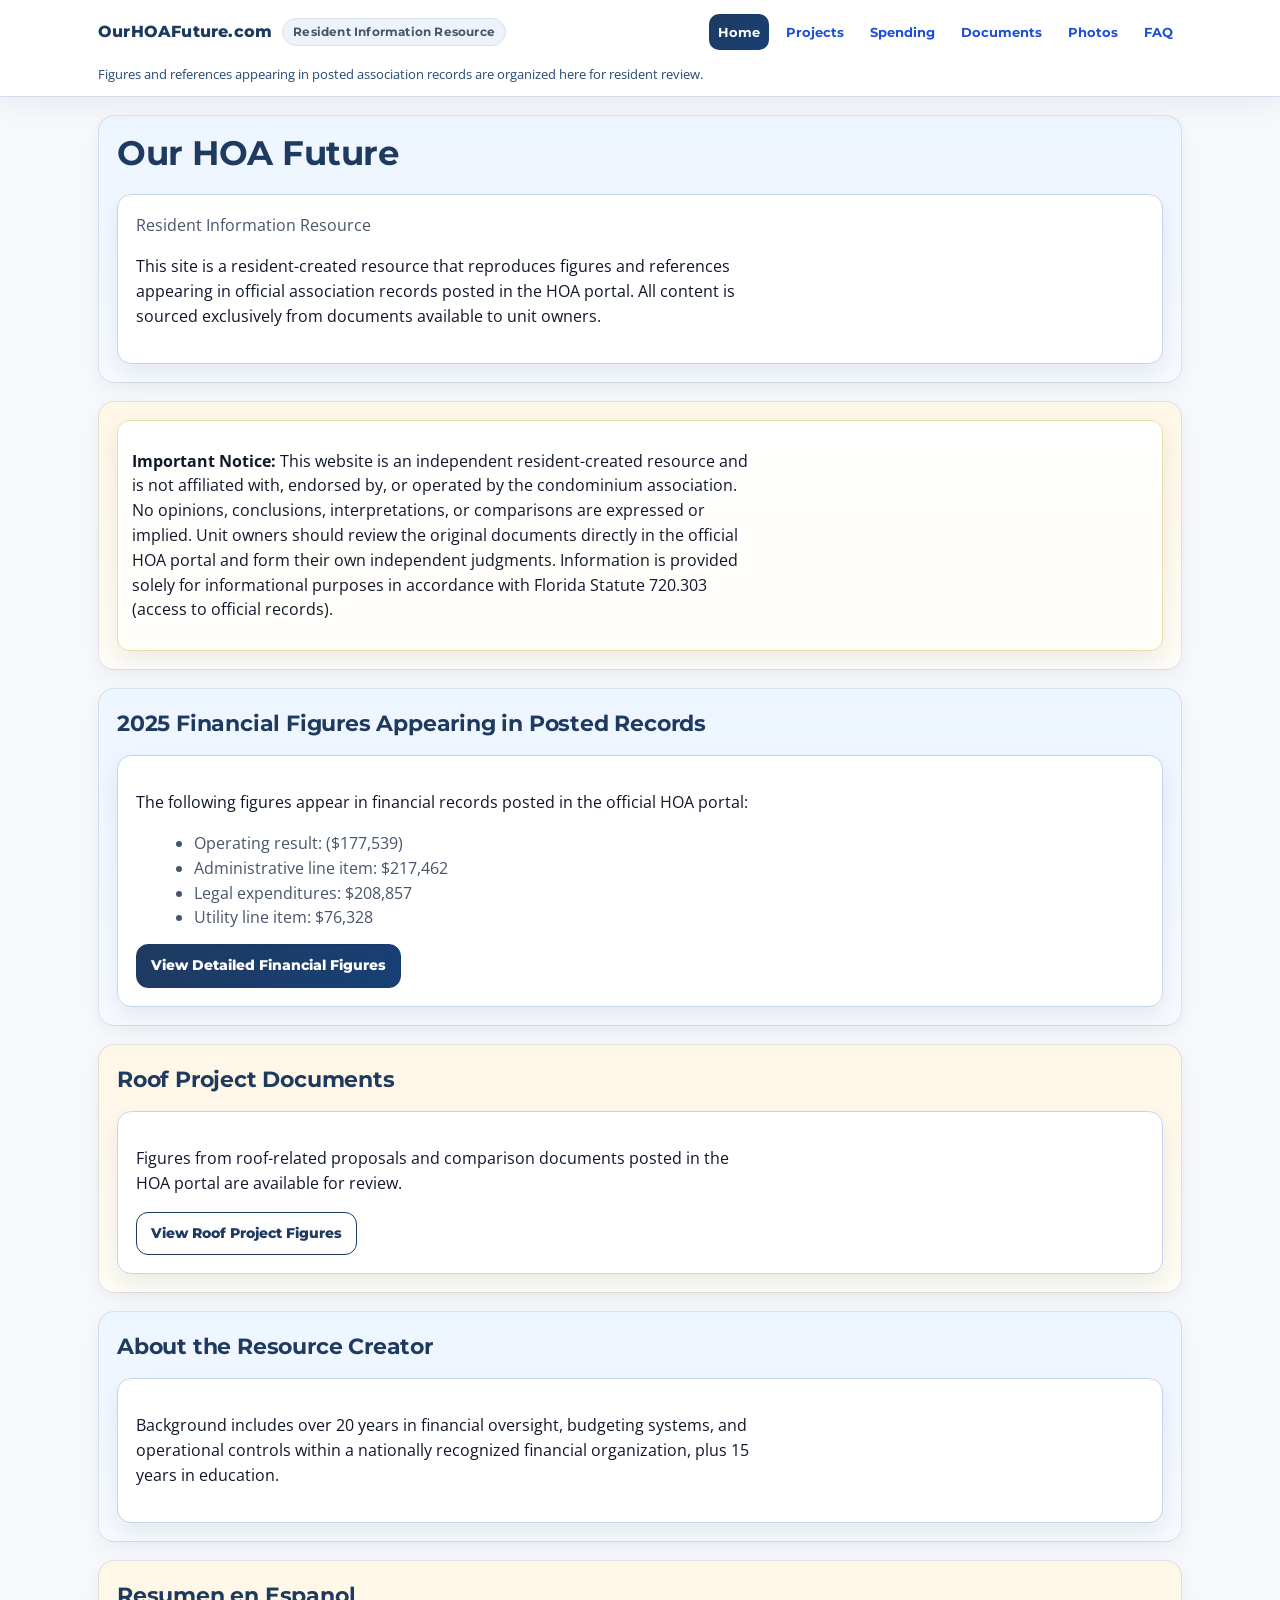
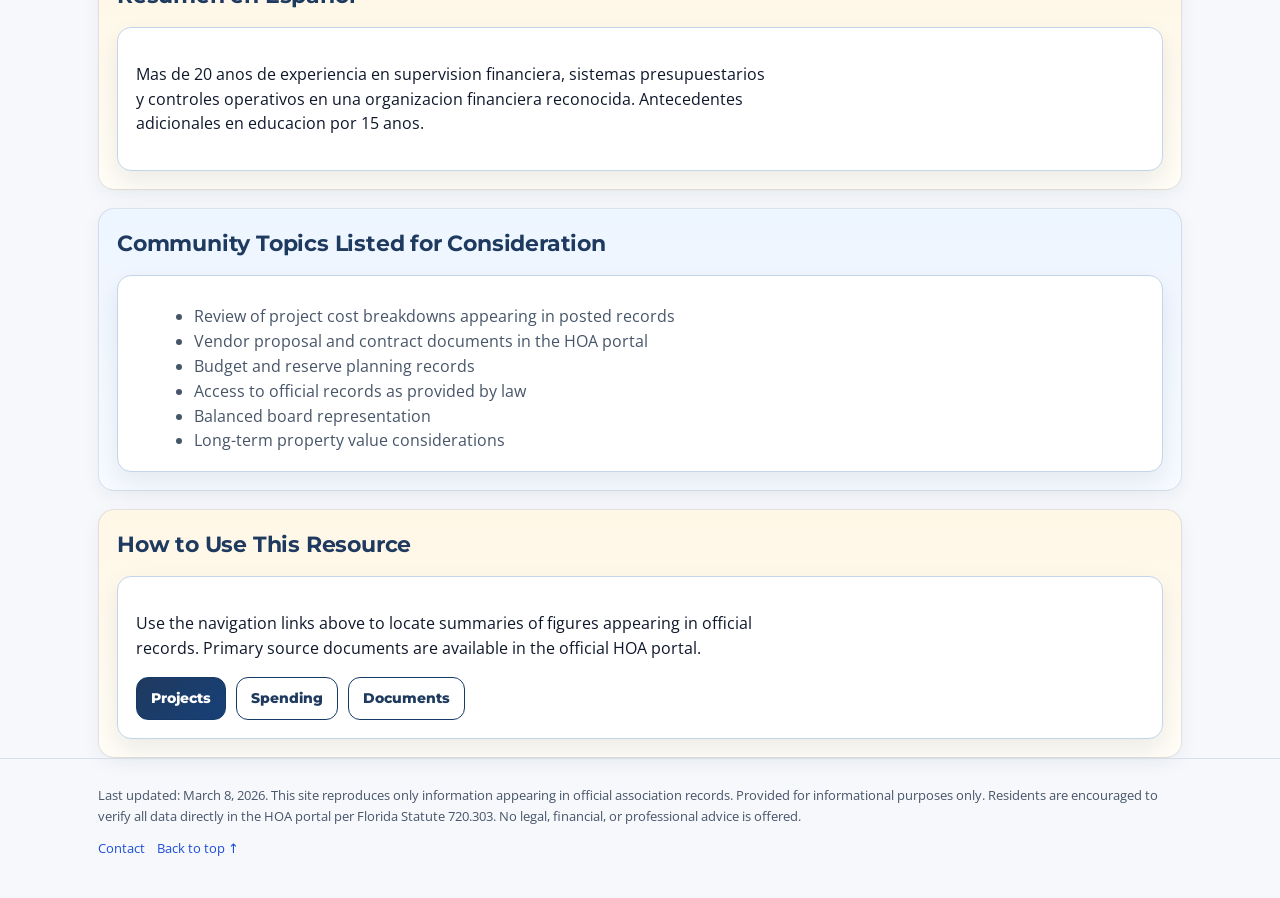
==== index.html @ 77bb8fd2 "feat(home): replace homepage with neutral resource layout" ====
<!doctype html>
<html lang="en">
<head>
  <meta charset="utf-8" />
  <meta name="viewport" content="width=device-width, initial-scale=1" />
  <title>Our HOA Future | Resident Information Resource</title>
  <meta name="description" content="Resident information resource reproducing figures and references appearing in official association records posted in the HOA portal." />
  <link rel="stylesheet" href="assets/css/site.css" />
</head>
<body id="top">
<header>
  <div class="wrap">
    <div class="topbar">
      <div class="brand">
        OurHOAFuture.com
        <span class="badge">Resident Information Resource</span>
      </div>
      <nav>
        <a class="active" href="index.html">Home</a>
        <a href="pages/projects.html">Projects</a>
        <a href="pages/spending.html">Spending</a>
        <a href="pages/documents.html">Documents</a>
        <a href="pages/photos.html">Photos</a>
        <a href="pages/faq.html">FAQ</a>
      </nav>
    </div>
    <div class="context-ribbon">Figures and references appearing in posted association records are organized here for resident review.</div>
  </div>
</header>

<main class="wrap">
  <section>
    <div class="section-title">
      <h1>Our HOA Future</h1>
    </div>
    <div class="card">
      <p class="subhead">Resident Information Resource</p>
      <p>This site is a resident-created resource that reproduces figures and references appearing in official association records posted in the HOA portal. All content is sourced exclusively from documents available to unit owners.</p>
    </div>
  </section>

  <section>
    <div class="card callout">
      <p><strong>Important Notice:</strong> This website is an independent resident-created resource and is not affiliated with, endorsed by, or operated by the condominium association. No opinions, conclusions, interpretations, or comparisons are expressed or implied. Unit owners should review the original documents directly in the official HOA portal and form their own independent judgments. Information is provided solely for informational purposes in accordance with Florida Statute 720.303 (access to official records).</p>
    </div>
  </section>

  <section>
    <div class="section-title">
      <h2>2025 Financial Figures Appearing in Posted Records</h2>
    </div>
    <div class="card">
      <p>The following figures appear in financial records posted in the official HOA portal:</p>
      <ul>
        <li>Operating result: ($177,539)</li>
        <li>Administrative line item: $217,462</li>
        <li>Legal expenditures: $208,857</li>
        <li>Utility line item: $76,328</li>
      </ul>
      <div class="cta-row">
        <a class="btn btn-primary" href="pages/financial.html">View Detailed Financial Figures</a>
      </div>
    </div>
  </section>

  <section>
    <div class="section-title">
      <h2>Roof Project Documents</h2>
    </div>
    <div class="card">
      <p>Figures from roof-related proposals and comparison documents posted in the HOA portal are available for review.</p>
      <div class="cta-row">
        <a class="btn btn-secondary" href="pages/roof-project.html">View Roof Project Figures</a>
      </div>
    </div>
  </section>

  <section>
    <div class="section-title">
      <h2>About the Resource Creator</h2>
    </div>
    <div class="card">
      <p>Background includes over 20 years in financial oversight, budgeting systems, and operational controls within a nationally recognized financial organization, plus 15 years in education.</p>
    </div>
  </section>

  <section>
    <div class="section-title">
      <h2>Resumen en Espanol</h2>
    </div>
    <div class="card">
      <p>Mas de 20 anos de experiencia en supervision financiera, sistemas presupuestarios y controles operativos en una organizacion financiera reconocida. Antecedentes adicionales en educacion por 15 anos.</p>
    </div>
  </section>

  <section>
    <div class="section-title">
      <h2>Community Topics Listed for Consideration</h2>
    </div>
    <div class="card">
      <ul>
        <li>Review of project cost breakdowns appearing in posted records</li>
        <li>Vendor proposal and contract documents in the HOA portal</li>
        <li>Budget and reserve planning records</li>
        <li>Access to official records as provided by law</li>
        <li>Balanced board representation</li>
        <li>Long-term property value considerations</li>
      </ul>
    </div>
  </section>

  <section>
    <div class="section-title">
      <h2>How to Use This Resource</h2>
    </div>
    <div class="card">
      <p>Use the navigation links above to locate summaries of figures appearing in official records. Primary source documents are available in the official HOA portal.</p>
      <div class="cta-row">
        <a class="btn btn-primary" href="pages/projects.html">Projects</a>
        <a class="btn btn-secondary" href="pages/spending.html">Spending</a>
        <a class="btn btn-secondary" href="pages/documents.html">Documents</a>
      </div>
    </div>
  </section>
</main>

<footer>
  <div class="wrap">
    <div class="footer-row">
      <div>Last updated: March 8, 2026. This site reproduces only information appearing in official association records. Provided for informational purposes only. Residents are encouraged to verify all data directly in the HOA portal per Florida Statute 720.303. No legal, financial, or professional advice is offered.</div>
      <div class="footer-links">
        <a href="pages/contact.html">Contact</a>
        <a href="#top">Back to top &uarr;</a>
      </div>
    </div>
  </div>
  <script src="assets/js/site.js"></script>
</footer>
</body>
</html>
---- assets/css/site.css ----
@import url("https://fonts.googleapis.com/css2?family=Montserrat:wght@600;700;800&family=Open+Sans:wght@400;600;700&display=swap");

:root{
  --bg:#F6F8FC;
  --surface:#FFFFFF;
  --surface-2:#EEF3FB;
  --text:#0F172A;
  --muted:#475569;
  --border:#D7DFEA;
  --primary:#1f3a5f;
  --primary-2:#2a4d7c;
  --accent:#C9A227;
  --danger:#B42318;
  --link:#1D4ED8;
  --navy:var(--primary);
  --slate:#2E4A6B;
  --teal:#0F766E;
  --cyan:#0EA5E9;
  --amber:#C58B00;
  --sky:#EAF2FB;
  --soft-blue:#F3F8FF;
  --warm:#FFF9EC;
  --ink:var(--text);
  --panel:var(--surface-2);
  --radius:14px;
  --shadow:0 10px 25px rgba(11,31,59,.08);
  --max:1120px;
}
*{box-sizing:border-box}
body{
  margin:0;
  font-family:"Open Sans",Lato,ui-sans-serif,system-ui,-apple-system,"Segoe UI",Roboto,Arial,"Helvetica Neue",Helvetica,sans-serif;
  color:var(--text);
  background:var(--bg);
  line-height:1.55;
  overflow-x:hidden;
}
a{color:var(--link);text-decoration:none}
a:hover{color:var(--teal);text-decoration:underline}
header{
  position:sticky;
  top:0;
  z-index:50;
  background:rgba(255,255,255,.97);
  backdrop-filter:blur(8px);
  border-bottom:1px solid var(--border);
  box-shadow:0 8px 24px rgba(11,31,59,.06);
}
.wrap{max-width:var(--max);margin:0 auto;padding:0 18px}
.topbar{
  display:flex;
  align-items:center;
  justify-content:space-between;
  gap:14px;
  padding:14px 0;
}
.brand{
  display:flex;
  align-items:center;
  gap:10px;
  font-family:"Montserrat",ui-sans-serif,system-ui,sans-serif;
  font-weight:800;
  letter-spacing:.2px;
  color:var(--navy);
  white-space:nowrap;
}
.badge{
  font-size:12px;
  font-weight:700;
  padding:4px 10px;
  border:1px solid var(--border);
  border-radius:999px;
  color:var(--muted);
  background:var(--panel);
}
.context-ribbon{
  font-size:13px;
  color:#274a73;
  padding:0 0 12px;
}
nav{
  display:flex;
  gap:8px;
  flex-wrap:wrap;
  justify-content:flex-end;
  font-family:"Montserrat",ui-sans-serif,system-ui,sans-serif;
  font-size:13px;
  font-weight:700;
}
.mobile-nav-toggle{
  display:none;
  border:1px solid var(--border);
  background:var(--surface);
  color:var(--primary);
  border-radius:10px;
  padding:8px 10px;
  font-weight:700;
  font-family:"Montserrat",ui-sans-serif,system-ui,sans-serif;
}
.mobile-nav-toggle:hover{background:var(--surface-2)}
.mobile-nav-toggle:focus-visible{
  outline:3px solid rgba(29,78,216,.35);
  outline-offset:2px;
}
nav a{padding:8px 9px;border-radius:10px}
nav a:hover{background:var(--soft-blue);text-decoration:none}
nav a.active{background:linear-gradient(135deg,var(--navy),#174077);color:#fff}
main{padding:42px 0 28px}
main.home-main > section{
  margin-top:60px;
}
main > section{
  margin-top:18px;
  padding:18px;
  border-radius:16px;
  border:1px solid rgba(46,74,107,.14);
  box-shadow:0 6px 18px rgba(11,31,59,.05);
}
main > section:nth-of-type(odd){background:linear-gradient(180deg,#edf5ff,#f7fbff)}
main > section:nth-of-type(even){background:linear-gradient(180deg,#fff7e6,#fffdf6)}
.hero{padding-bottom:20px}
.hero-grid{display:grid;grid-template-columns:1.3fr .7fr;gap:18px;align-items:stretch}
.about-grid{display:grid;grid-template-columns:1.2fr .8fr;gap:18px;align-items:stretch}
.stack{display:grid;gap:14px}
.card{
  background:var(--surface);
  border:1px solid #c4d4ea;
  border-radius:var(--radius);
  box-shadow:var(--shadow);
  padding:18px;
}
h1,h2,h3,th,.btn{
  font-family:"Montserrat",ui-sans-serif,system-ui,sans-serif;
}
h1{margin:0 0 8px;font-size:34px;line-height:1.12;color:var(--navy);letter-spacing:-.5px}
h2{margin:0;font-size:22px;color:var(--navy);letter-spacing:-.2px}
h3{margin:0 0 8px;color:var(--navy);font-size:16px}
.subhead{font-size:16px;color:var(--muted);margin:0 0 14px}
.tagline{display:inline-flex;gap:10px;flex-wrap:wrap;font-weight:800;color:var(--navy);margin:0 0 12px}
.tagline span{
  padding:6px 10px;
  border-radius:999px;
  border:1px solid #cfe0f5;
  background:linear-gradient(180deg,#ffffff,#f6fbff);
}
.cta-row{display:flex;gap:10px;flex-wrap:wrap;margin-top:14px}
.btn{
  display:inline-flex;
  align-items:center;
  justify-content:center;
  padding:10px 14px;
  border-radius:12px;
  border:1px solid var(--border);
  background:var(--surface);
  color:var(--navy);
  font-weight:800;
  font-size:14px;
}
.btn.primary{
  background:linear-gradient(135deg,var(--navy),#174077);
  color:#fff;
  border-color:#163a68;
}
.btn-primary{
  background:linear-gradient(135deg,var(--navy),#174077);
  color:#fff;
  border-color:#163a68;
}
.btn-secondary{
  background:var(--surface);
  color:var(--navy);
  border-color:#163a68;
}
.btn-secondary:hover{background:#eef4ff;text-decoration:none}
.btn-accent{
  background:linear-gradient(180deg,#d4ad3c,#bb962b);
  color:#10233f;
  border-color:#b28f27;
}
.btn-accent:hover{opacity:.95;text-decoration:none}
.btn.primary:hover{opacity:.95;text-decoration:none}
.btn-primary:hover{opacity:.95;text-decoration:none}
.btn:hover{background:#f7fbff;text-decoration:none;border-color:#bcd1ea}
p{max-width:70ch}
.panel{border-radius:16px}
a:focus-visible,
button:focus-visible,
input:focus-visible,
select:focus-visible,
summary:focus-visible{
  outline:3px solid rgba(29,78,216,.35);
  outline-offset:2px;
}
.profile-card{padding:14px}
.profile-photo{
  width:100%;
  border-radius:12px;
  border:1px solid var(--border);
  display:block;
  object-fit:cover;
  aspect-ratio:4/3;
}
.profile-caption{margin-top:10px;font-size:13px;color:var(--muted)}
.qrbox{display:flex;flex-direction:column;justify-content:space-between;gap:10px}
.qr{
  width:100%;
  aspect-ratio:1/1;
  border:1px dashed #cfd8e6;
  border-radius:12px;
  background:#fff;
  display:flex;
  align-items:center;
  justify-content:center;
  overflow:hidden;
}
.qr img{width:100%;height:100%;object-fit:contain}
.small{font-size:13px;color:var(--muted)}
.section-title{display:flex;align-items:baseline;justify-content:space-between;gap:12px;margin-bottom:14px}
.hint{font-size:13px;color:#3e6289;font-weight:600}
.grid{display:grid;grid-template-columns:repeat(12,1fr);gap:14px}
.col-4{grid-column:span 4}
.col-6{grid-column:span 6}
.col-8{grid-column:span 8}
.col-12{grid-column:span 12}
.tile{background:#fff;border:1px solid var(--border);border-radius:var(--radius);padding:16px}
.tile{
  border-top:4px solid #93b5dc;
  transition:transform .18s ease, box-shadow .18s ease, border-top-color .18s ease;
}
.grid .tile:nth-child(3n+1){border-top-color:#2e5f97}
.grid .tile:nth-child(3n+2){border-top-color:#0f766e}
.grid .tile:nth-child(3n+3){border-top-color:#b07d00}
.tile:hover{
  transform:translateY(-2px);
  box-shadow:0 12px 24px rgba(11,31,59,.14);
}
.tile p{margin:0;color:var(--muted);font-size:14px}
.tile .link{margin-top:10px;display:inline-block;font-weight:800}
ul{margin:10px 0 0 18px;color:var(--muted)}
.callout{
  border-left:4px solid var(--accent);
  padding:12px 14px;
  background:linear-gradient(180deg,#fff,#fffdf8);
  border-radius:12px;
  border:1px solid #ecdca6;
}
.placeholder{
  margin-top:10px;
  height:220px;
  border:1px dashed #cfd8e6;
  border-radius:12px;
  background:#fff;
  display:flex;
  align-items:center;
  justify-content:center;
  color:var(--muted);
  font-weight:700;
}
table{
  width:100%;
  border-collapse:separate;
  border-spacing:0;
  border:1px solid var(--border);
  border-radius:12px;
  background:var(--surface);
  font-size:14px;
  overflow:hidden;
}
th,td{padding:10px;border-bottom:1px solid var(--border);vertical-align:top}
th{text-align:left;color:var(--navy);background:#edf3fb;font-weight:800}
tbody tr:nth-child(even){background:#f9fbff}
tbody tr:hover{background:#edf5ff}
.num{text-align:right;white-space:nowrap}
tr:last-child td{border-bottom:none}
tfoot td{font-weight:700}
.data-status{margin:10px 0 0;color:var(--muted);font-size:13px}
.toolbar{display:flex;gap:10px;flex-wrap:wrap;align-items:center;margin-bottom:12px}
.search-input,.sort-select{
  padding:8px 10px;
  border:1px solid var(--border);
  border-radius:10px;
  background:#fff;
  color:var(--ink);
}
.search-input{min-width:260px;max-width:100%}
.toggle-row{display:flex;align-items:center;gap:6px;font-size:13px;color:var(--muted)}
.summary-grid{display:grid;grid-template-columns:repeat(3,1fr);gap:14px}
.summary-card{background:#fff;border:1px solid var(--border);border-radius:12px;padding:14px}
.summary-card{
  border-left:5px solid #2e5f97;
  background:linear-gradient(180deg,#ffffff,#f7fbff);
}
.summary-grid .summary-card:nth-child(2){border-left-color:#0f766e}
.summary-grid .summary-card:nth-child(3){border-left-color:#b07d00}
.summary-label{font-size:12px;font-weight:700;color:var(--muted);text-transform:uppercase;letter-spacing:.3px}
.summary-value{margin-top:6px;font-weight:800;color:var(--navy);font-size:24px;line-height:1.2}
.summary-meta{margin-top:6px;font-size:13px;color:var(--muted)}
.table-scroll{overflow-x:auto}
.table-wrap{overflow-x:auto}
.chip-group{display:flex;gap:8px;flex-wrap:wrap;margin-bottom:12px}
.chip{
  border:1px solid var(--border);
  background:#fff;
  color:var(--slate);
  border-radius:999px;
  padding:7px 12px;
  font-size:13px;
  font-weight:700;
  cursor:pointer;
}
.chip.active{background:var(--navy);border-color:var(--navy);color:#fff}
.project-subnav{
  display:flex;
  gap:8px;
  flex-wrap:wrap;
  margin:10px 0 18px;
}
.project-subnav a{
  display:inline-flex;
  align-items:center;
  border:1px solid var(--border);
  background:#fff;
  color:var(--slate);
  border-radius:999px;
  padding:7px 12px;
  font-size:13px;
  font-weight:700;
  text-decoration:none;
}
.project-subnav a:hover{
  background:#eef4ff;
  color:var(--navy);
}
.project-subnav a.active{
  background:var(--navy);
  border-color:var(--navy);
  color:#fff;
}
.charts-grid{display:grid;grid-template-columns:repeat(3,1fr);gap:14px}
.latest-updates{display:grid;grid-template-columns:repeat(3,1fr);gap:14px}
.latest-item{
  background:linear-gradient(180deg,#ffffff,#f1f7ff);
  border:1px solid #bfd2ea;
  border-radius:12px;
  padding:14px;
}
.muted{color:var(--muted)}
.priority-grid{display:grid;grid-template-columns:repeat(3,1fr);gap:14px}
.priority-item{
  background:var(--surface);
  border:1px solid var(--border);
  border-radius:12px;
  padding:14px;
  display:flex;
  gap:10px;
  align-items:flex-start;
}
.priority-marker{
  width:10px;
  height:10px;
  margin-top:6px;
  border-radius:999px;
  background:var(--accent);
  flex:0 0 auto;
}
.cost-bars{margin-top:12px;display:grid;gap:10px}
.bar-row{display:grid;grid-template-columns:170px 1fr auto;align-items:center;gap:10px}
.bar-label{font-size:14px;font-weight:700;color:var(--navy)}
.bar-track{height:14px;background:#e8edf5;border-radius:999px;overflow:hidden}
.bar-fill{height:100%;background:linear-gradient(90deg,var(--slate),var(--navy));border-radius:999px}
.bar-value{font-weight:700;color:var(--navy);font-size:13px}
.garage-gallery{display:grid;grid-template-columns:repeat(3,1fr);gap:14px}
.gallery-item{margin:0}
.gallery-item{position:relative}
.gallery-item img{
  width:100%;
  border-radius:10px;
  display:block;
  border:1px solid #c7d8ec;
}
.gallery-item figcaption{margin-top:8px;font-size:13px;color:var(--muted)}
.document-figure{margin:0}
.document-figure img{
  width:100%;
  border-radius:10px;
  display:block;
  border:1px solid #c7d8ec;
  background:#fff;
}
.document-figure figcaption{margin-top:8px;font-size:13px;color:var(--muted)}
.cost-markup{
  position:absolute;
  top:18px;
  right:18px;
  background:rgba(180,35,24,.95);
  color:#fff;
  font-weight:800;
  font-size:30px;
  line-height:1;
  padding:10px 12px;
  border-radius:10px;
  box-shadow:0 8px 20px rgba(0,0,0,.25);
}
#garageCostChart{width:100%;height:320px !important;max-height:320px}
footer{padding:26px 0 40px;border-top:1px solid var(--border);color:var(--muted);font-size:13px}
.footer-row{display:flex;gap:12px;flex-wrap:wrap;align-items:center;justify-content:space-between}
.footer-links{display:flex;gap:12px;align-items:center}
@media (max-width:900px){
  .hero-grid,.about-grid{grid-template-columns:1fr}
  .summary-grid,.charts-grid,.latest-updates{grid-template-columns:1fr}
  .priority-grid{grid-template-columns:repeat(2,1fr)}
  .garage-gallery{grid-template-columns:repeat(2,1fr)}
  .col-4,.col-6,.col-8{grid-column:span 12}
  nav{justify-content:flex-start}
  .brand{white-space:normal}
}
@media (max-width:700px){
  .wrap{padding:0 14px}
  main{padding:28px 0 20px}
  header{
    position:static;
  }
  .topbar{
    flex-direction:column;
    align-items:flex-start;
    gap:10px;
    padding:10px 0;
  }
  .brand{
    width:100%;
    font-size:18px;
  }
  .mobile-nav-toggle{
    display:inline-flex;
    align-items:center;
    gap:6px;
  }
  nav{
    display:none;
    width:100%;
    flex-direction:column;
    align-items:stretch;
    gap:6px;
    padding-bottom:2px;
  }
  header.nav-open nav{
    display:flex;
  }
  nav a{
    white-space:normal;
    font-size:12px;
    padding:9px 10px;
    border:1px solid var(--border);
    background:var(--surface);
  }
  .context-ribbon{font-size:12px;padding-bottom:10px}
  h1{font-size:28px}
  h2{font-size:20px}
  .subhead{font-size:15px}
  .tagline span{font-size:12px;padding:5px 9px}
  .cta-row{display:grid;grid-template-columns:1fr;gap:8px}
  .cta-row .btn{width:100%}
  .section-title{
    flex-direction:column;
    align-items:flex-start;
    gap:4px;
  }
  .card,.tile{padding:14px}
  .toolbar{
    flex-direction:column;
    align-items:stretch;
  }
  .search-input,.sort-select{
    width:100%;
    min-width:0;
  }
  .summary-value{font-size:22px}
  .placeholder{height:180px}
  table{font-size:13px}
  th,td{padding:8px}
  .latest-item h3{font-size:15px}
  .priority-grid{grid-template-columns:1fr}
  .bar-row{grid-template-columns:1fr}
  .garage-gallery{grid-template-columns:1fr}
  .cost-markup{
    font-size:24px;
    top:14px;
    right:14px;
  }
  #garageCostChart{height:260px !important;max-height:260px}
  .footer-row{justify-content:flex-start}
  .footer-links{width:100%;justify-content:flex-start}
}
@media (max-width:480px){
  .wrap{padding:0 12px}
  .brand{font-size:17px}
  nav a{font-size:11px;padding:6px 8px}
  h1{font-size:24px}
  h2{font-size:18px}
  .card,.tile,.summary-card,.latest-item{padding:12px}
  .search-input,.sort-select{font-size:14px}
  table{font-size:12px}
  th,td{padding:7px}
}
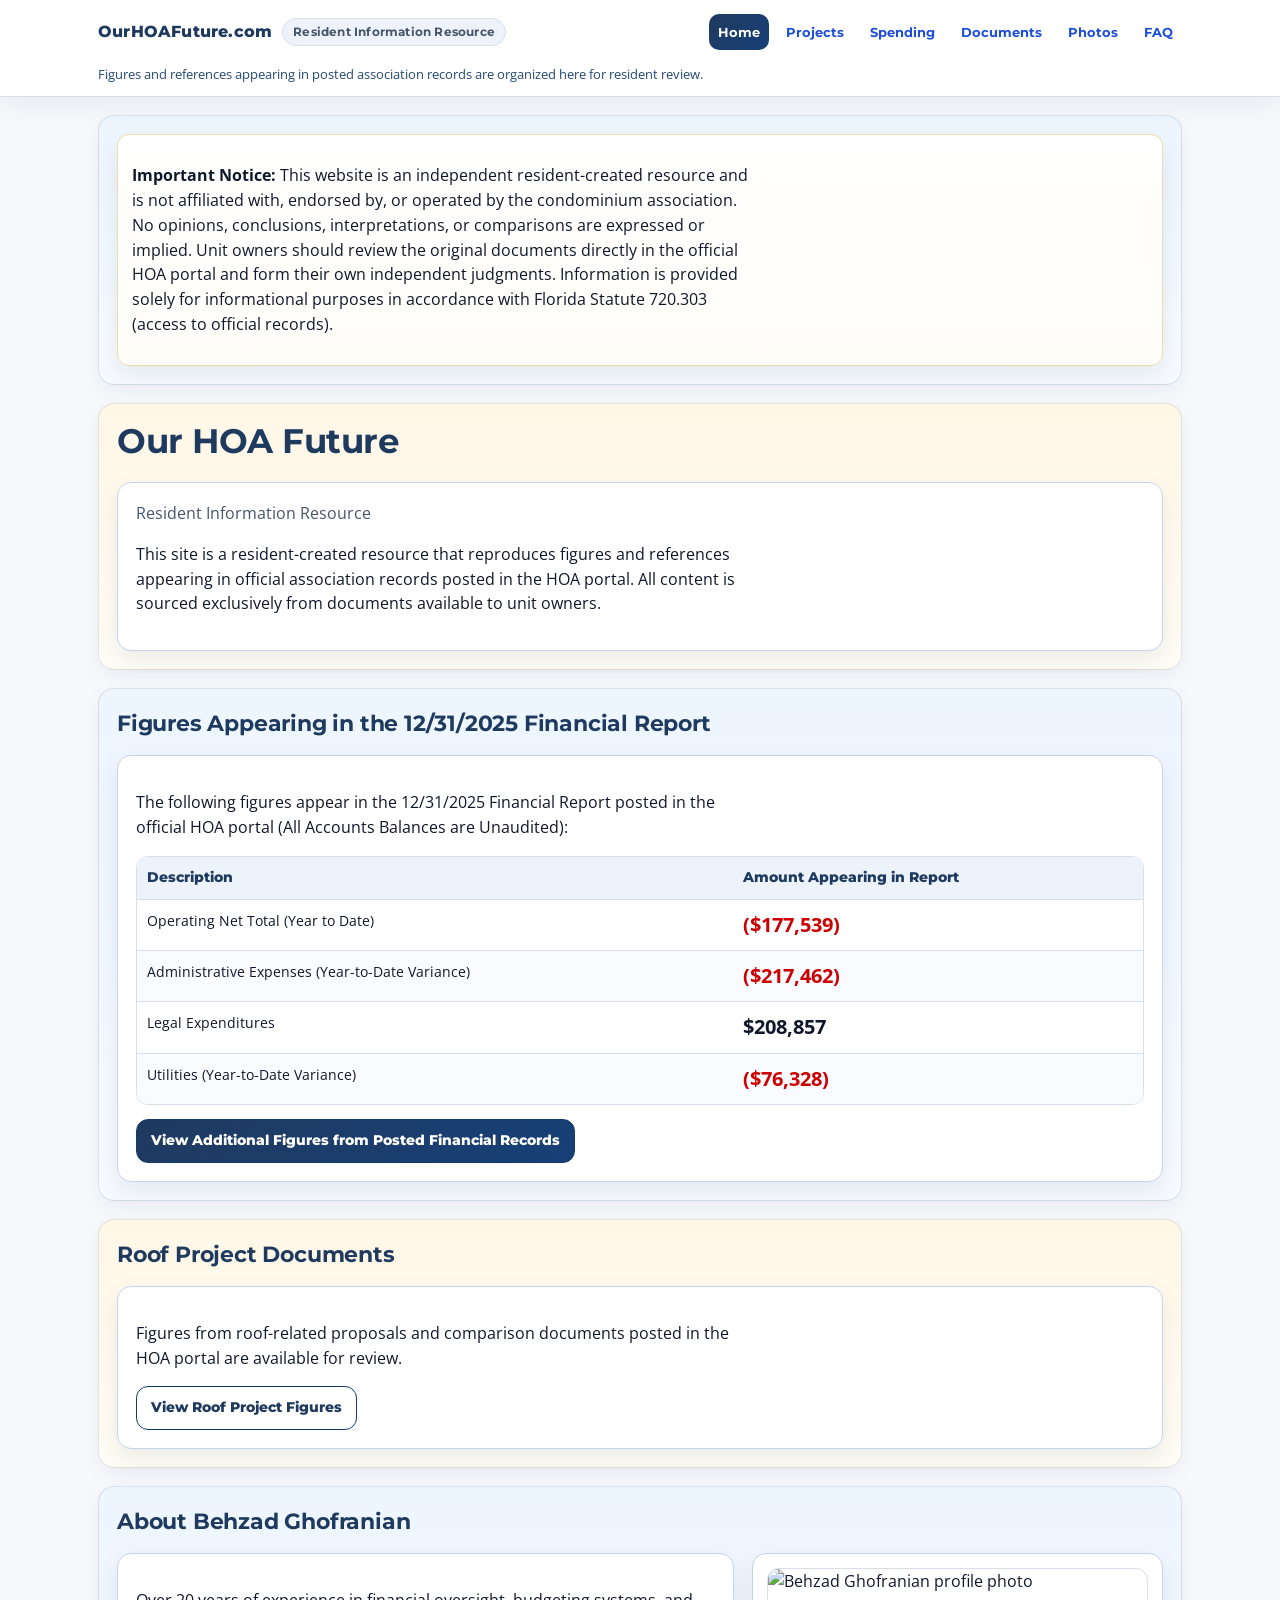
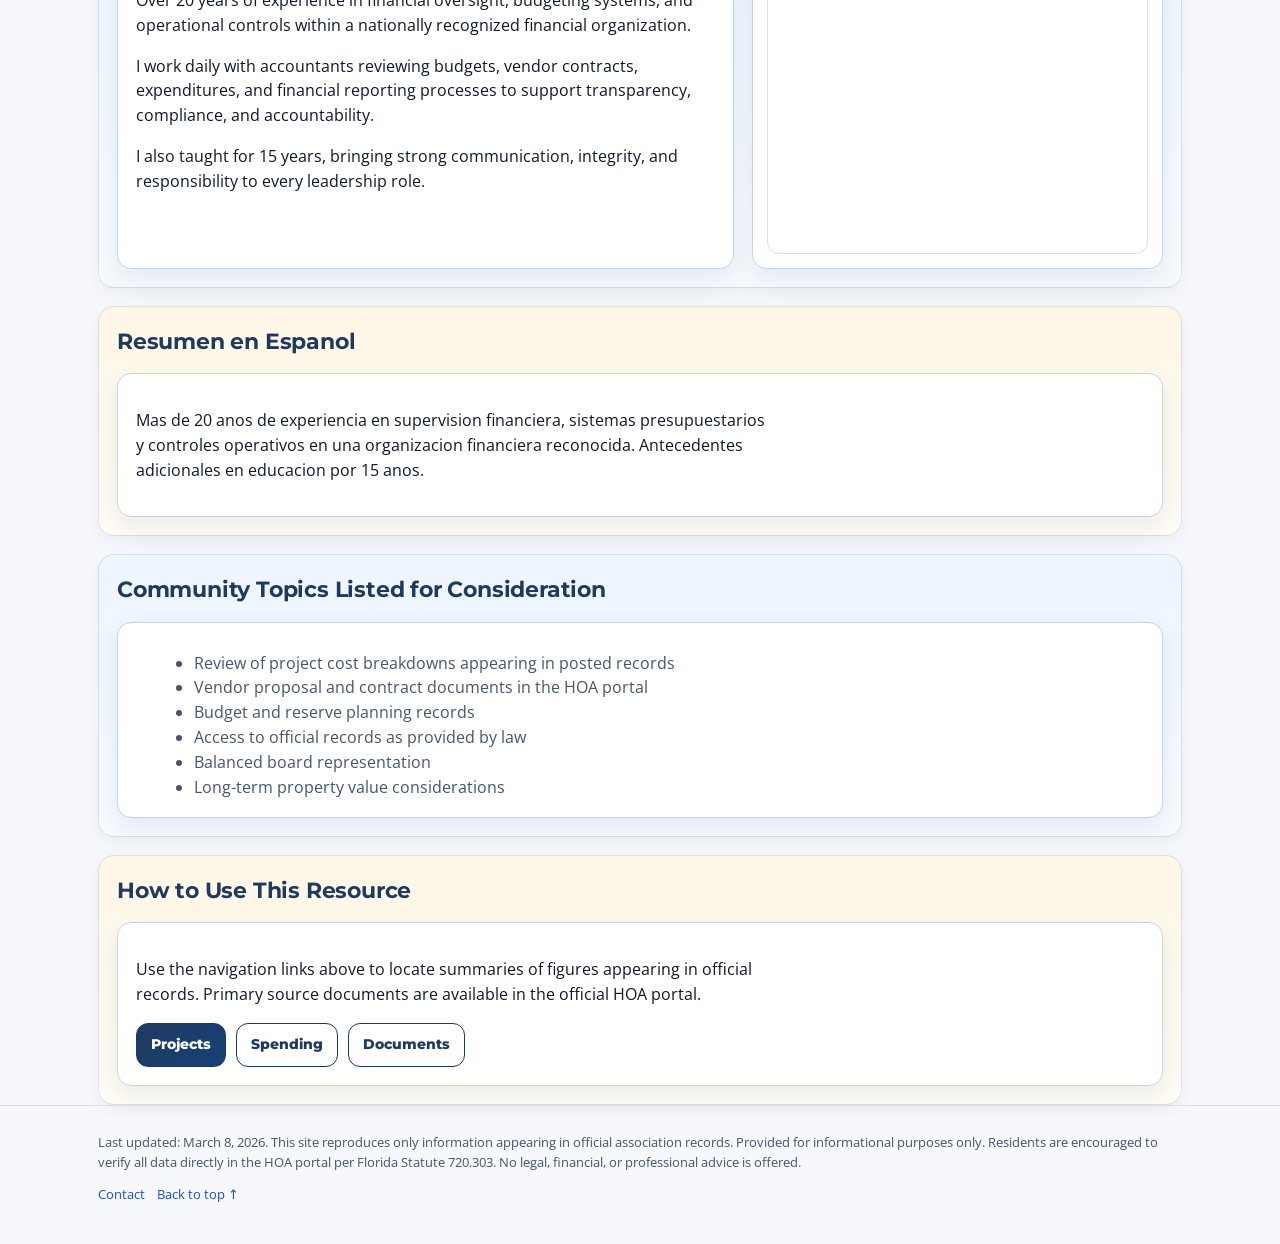
==== commit fcdf16b1: "feat(home): apply home-5 financial emphasis" ====
--- a/index.html
+++ b/index.html
@@ -6,6 +6,15 @@
   <title>Our HOA Future | Resident Information Resource</title>
   <meta name="description" content="Resident information resource reproducing figures and references appearing in official association records posted in the HOA portal." />
   <link rel="stylesheet" href="assets/css/site.css" />
+  <style>
+    .amount {
+      font-size: 1.4em !important;
+      font-weight: bold;
+    }
+    .negative {
+      color: #c00;
+    }
+  </style>
 </head>
 <body id="top">
 <header>
@@ -30,6 +39,12 @@
 
 <main class="wrap">
   <section>
+    <div class="card callout">
+      <p><strong>Important Notice:</strong> This website is an independent resident-created resource and is not affiliated with, endorsed by, or operated by the condominium association. No opinions, conclusions, interpretations, or comparisons are expressed or implied. Unit owners should review the original documents directly in the official HOA portal and form their own independent judgments. Information is provided solely for informational purposes in accordance with Florida Statute 720.303 (access to official records).</p>
+    </div>
+  </section>
+
+  <section>
     <div class="section-title">
       <h1>Our HOA Future</h1>
     </div>
@@ -40,25 +55,27 @@
   </section>
 
   <section>
-    <div class="card callout">
-      <p><strong>Important Notice:</strong> This website is an independent resident-created resource and is not affiliated with, endorsed by, or operated by the condominium association. No opinions, conclusions, interpretations, or comparisons are expressed or implied. Unit owners should review the original documents directly in the official HOA portal and form their own independent judgments. Information is provided solely for informational purposes in accordance with Florida Statute 720.303 (access to official records).</p>
+    <div class="section-title">
+      <h2>Figures Appearing in the 12/31/2025 Financial Report</h2>
     </div>
-  </section>
-
-  <section>
-    <div class="section-title">
-      <h2>2025 Financial Figures Appearing in Posted Records</h2>
-    </div>
-    <div class="card">
-      <p>The following figures appear in financial records posted in the official HOA portal:</p>
-      <ul>
-        <li>Operating result: ($177,539)</li>
-        <li>Administrative line item: $217,462</li>
-        <li>Legal expenditures: $208,857</li>
-        <li>Utility line item: $76,328</li>
-      </ul>
+    <div class="card table-wrap">
+      <p>The following figures appear in the 12/31/2025 Financial Report posted in the official HOA portal (All Accounts Balances are Unaudited):</p>
+      <table>
+        <thead>
+          <tr>
+            <th>Description</th>
+            <th>Amount Appearing in Report</th>
+          </tr>
+        </thead>
+        <tbody>
+          <tr><td>Operating Net Total (Year to Date)</td><td class="amount negative">($177,539)</td></tr>
+          <tr><td>Administrative Expenses (Year-to-Date Variance)</td><td class="amount negative">($217,462)</td></tr>
+          <tr><td>Legal Expenditures</td><td class="amount">$208,857</td></tr>
+          <tr><td>Utilities (Year-to-Date Variance)</td><td class="amount negative">($76,328)</td></tr>
+        </tbody>
+      </table>
       <div class="cta-row">
-        <a class="btn btn-primary" href="pages/financial.html">View Detailed Financial Figures</a>
+        <a class="btn btn-primary" href="pages/financial.html">View Additional Figures from Posted Financial Records</a>
       </div>
     </div>
   </section>
@@ -77,10 +94,17 @@
 
   <section>
     <div class="section-title">
-      <h2>About the Resource Creator</h2>
+      <h2>About Behzad Ghofranian</h2>
     </div>
-    <div class="card">
-      <p>Background includes over 20 years in financial oversight, budgeting systems, and operational controls within a nationally recognized financial organization, plus 15 years in education.</p>
+    <div class="about-grid">
+      <div class="card">
+        <p>Over 20 years of experience in financial oversight, budgeting systems, and operational controls within a nationally recognized financial organization.</p>
+        <p>I work daily with accountants reviewing budgets, vendor contracts, expenditures, and financial reporting processes to support transparency, compliance, and accountability.</p>
+        <p>I also taught for 15 years, bringing strong communication, integrity, and responsibility to every leadership role.</p>
+      </div>
+      <div class="card profile-card">
+        <img class="profile-photo" src="assets/img/profile/hoa-candidate.png" alt="Behzad Ghofranian profile photo" />
+      </div>
     </div>
   </section>
 
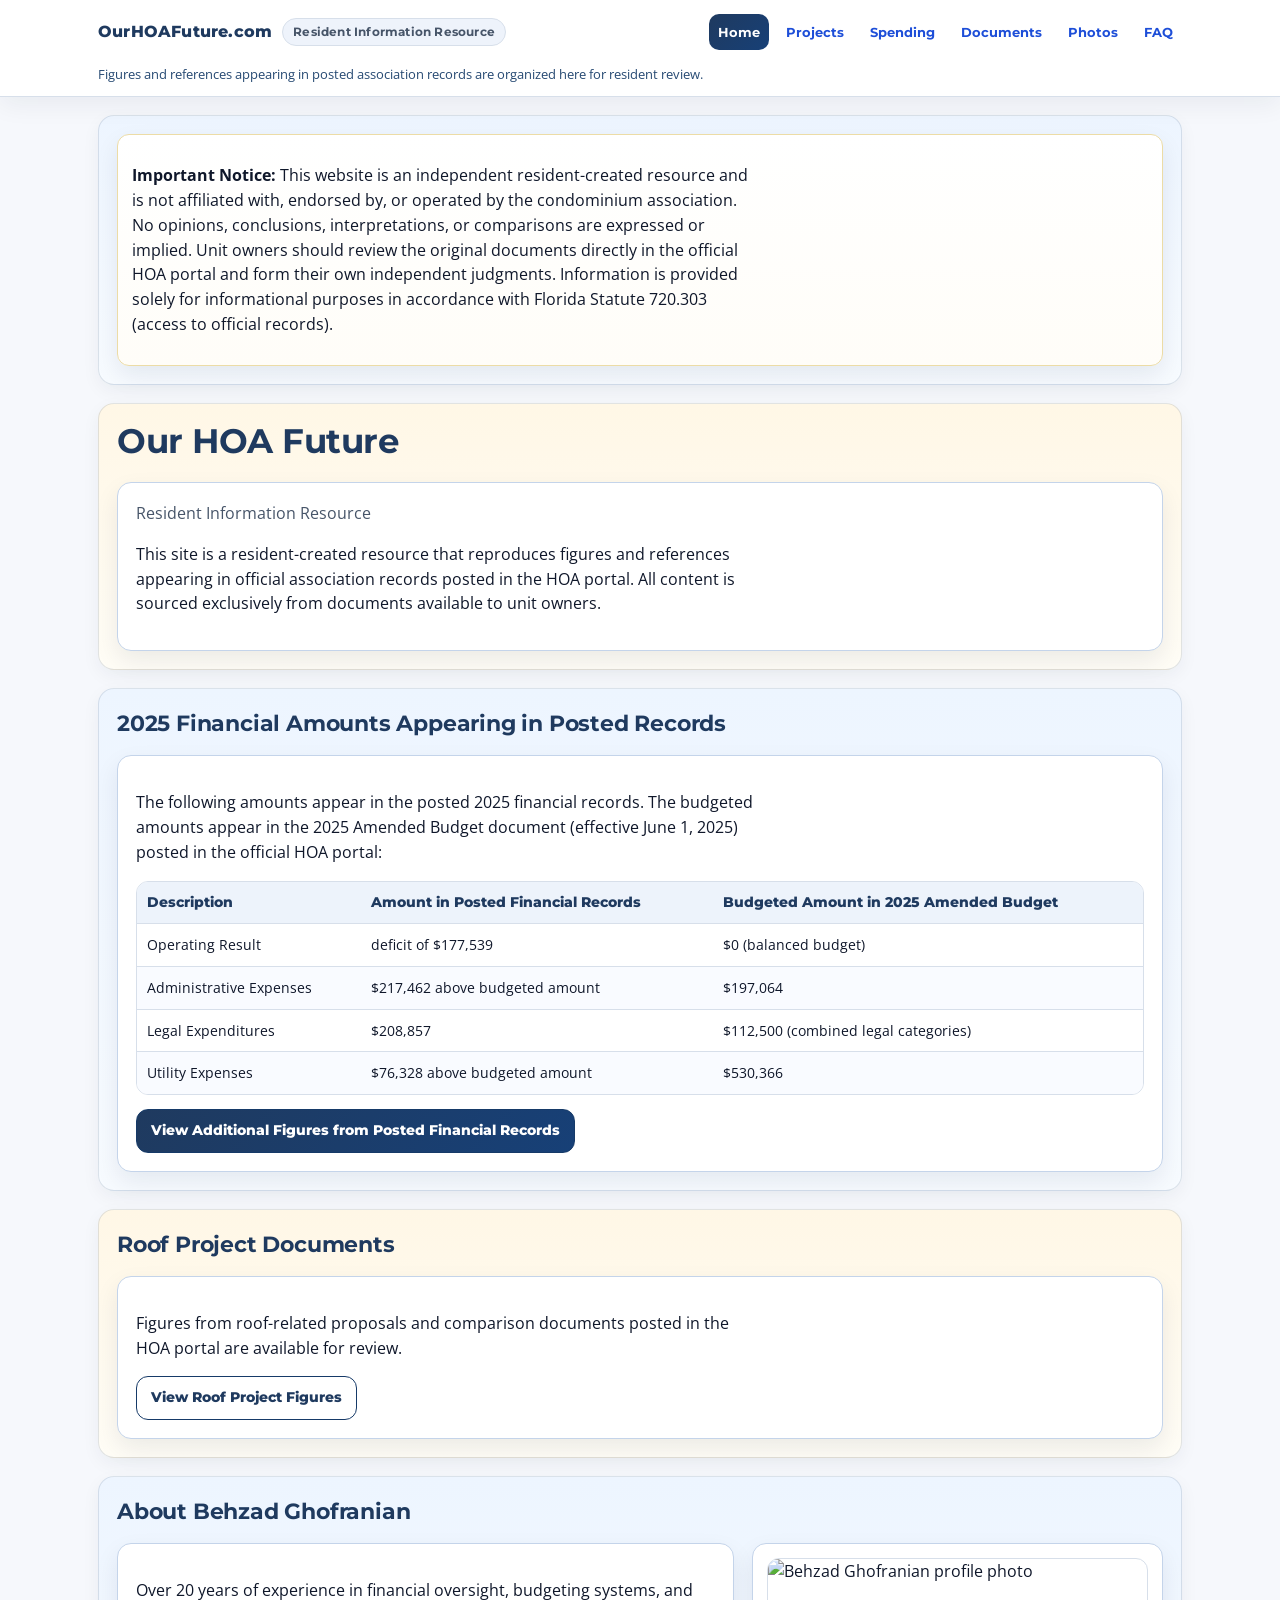
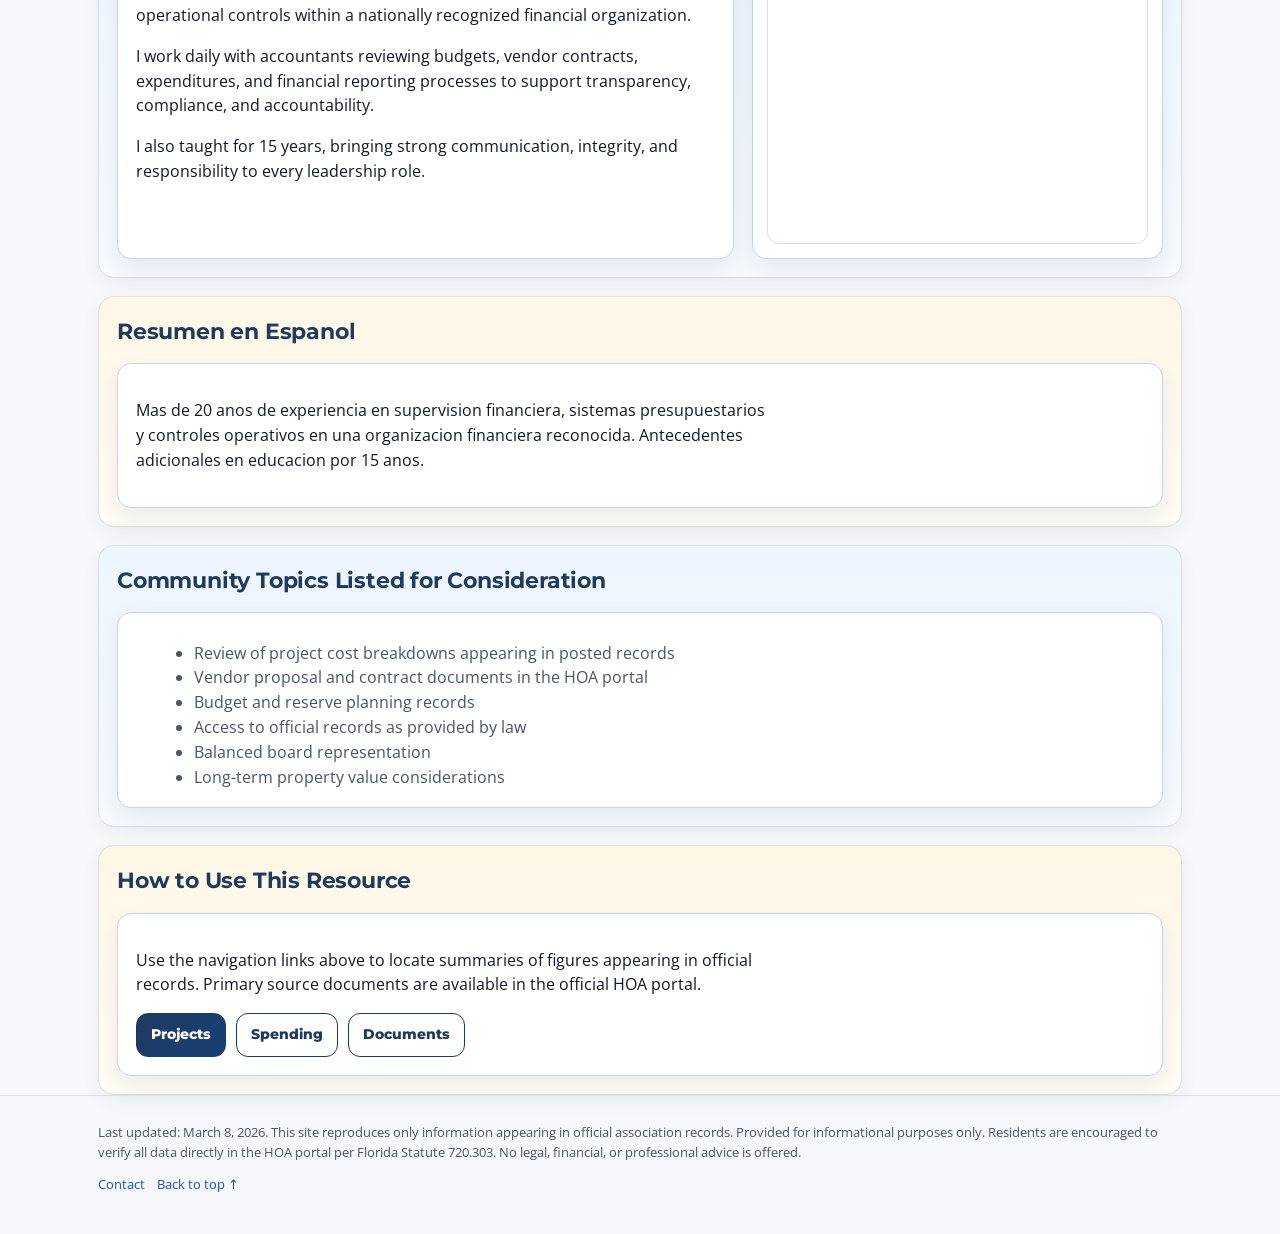
==== commit 99774bf5: "feat(home): apply home-6 financial table" ====
--- a/index.html
+++ b/index.html
@@ -56,22 +56,23 @@
 
   <section>
     <div class="section-title">
-      <h2>Figures Appearing in the 12/31/2025 Financial Report</h2>
+      <h2>2025 Financial Amounts Appearing in Posted Records</h2>
     </div>
     <div class="card table-wrap">
-      <p>The following figures appear in the 12/31/2025 Financial Report posted in the official HOA portal (All Accounts Balances are Unaudited):</p>
+      <p>The following amounts appear in the posted 2025 financial records. The budgeted amounts appear in the 2025 Amended Budget document (effective June 1, 2025) posted in the official HOA portal:</p>
       <table>
         <thead>
           <tr>
             <th>Description</th>
-            <th>Amount Appearing in Report</th>
+            <th>Amount in Posted Financial Records</th>
+            <th>Budgeted Amount in 2025 Amended Budget</th>
           </tr>
         </thead>
         <tbody>
-          <tr><td>Operating Net Total (Year to Date)</td><td class="amount negative">($177,539)</td></tr>
-          <tr><td>Administrative Expenses (Year-to-Date Variance)</td><td class="amount negative">($217,462)</td></tr>
-          <tr><td>Legal Expenditures</td><td class="amount">$208,857</td></tr>
-          <tr><td>Utilities (Year-to-Date Variance)</td><td class="amount negative">($76,328)</td></tr>
+          <tr><td>Operating Result</td><td>deficit of $177,539</td><td>$0 (balanced budget)</td></tr>
+          <tr><td>Administrative Expenses</td><td>$217,462 above budgeted amount</td><td>$197,064</td></tr>
+          <tr><td>Legal Expenditures</td><td>$208,857</td><td>$112,500 (combined legal categories)</td></tr>
+          <tr><td>Utility Expenses</td><td>$76,328 above budgeted amount</td><td>$530,366</td></tr>
         </tbody>
       </table>
       <div class="cta-row">
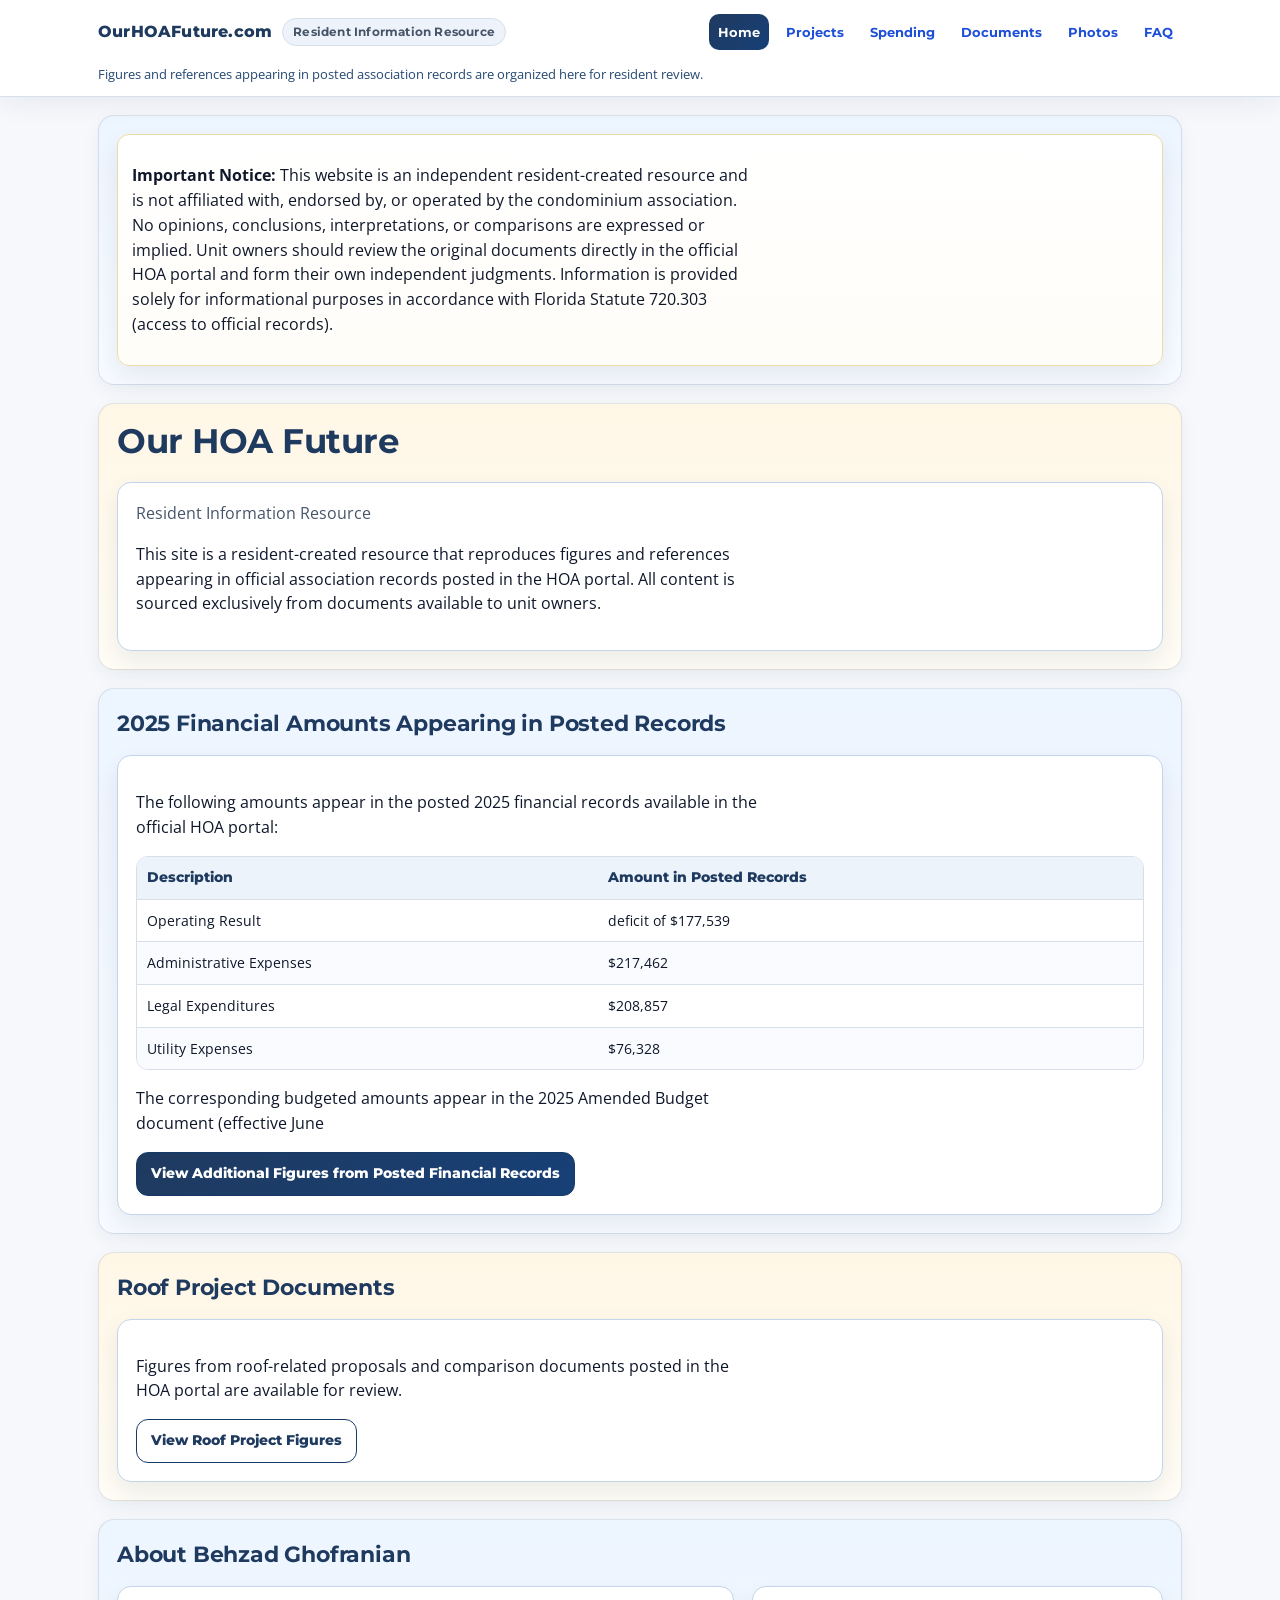
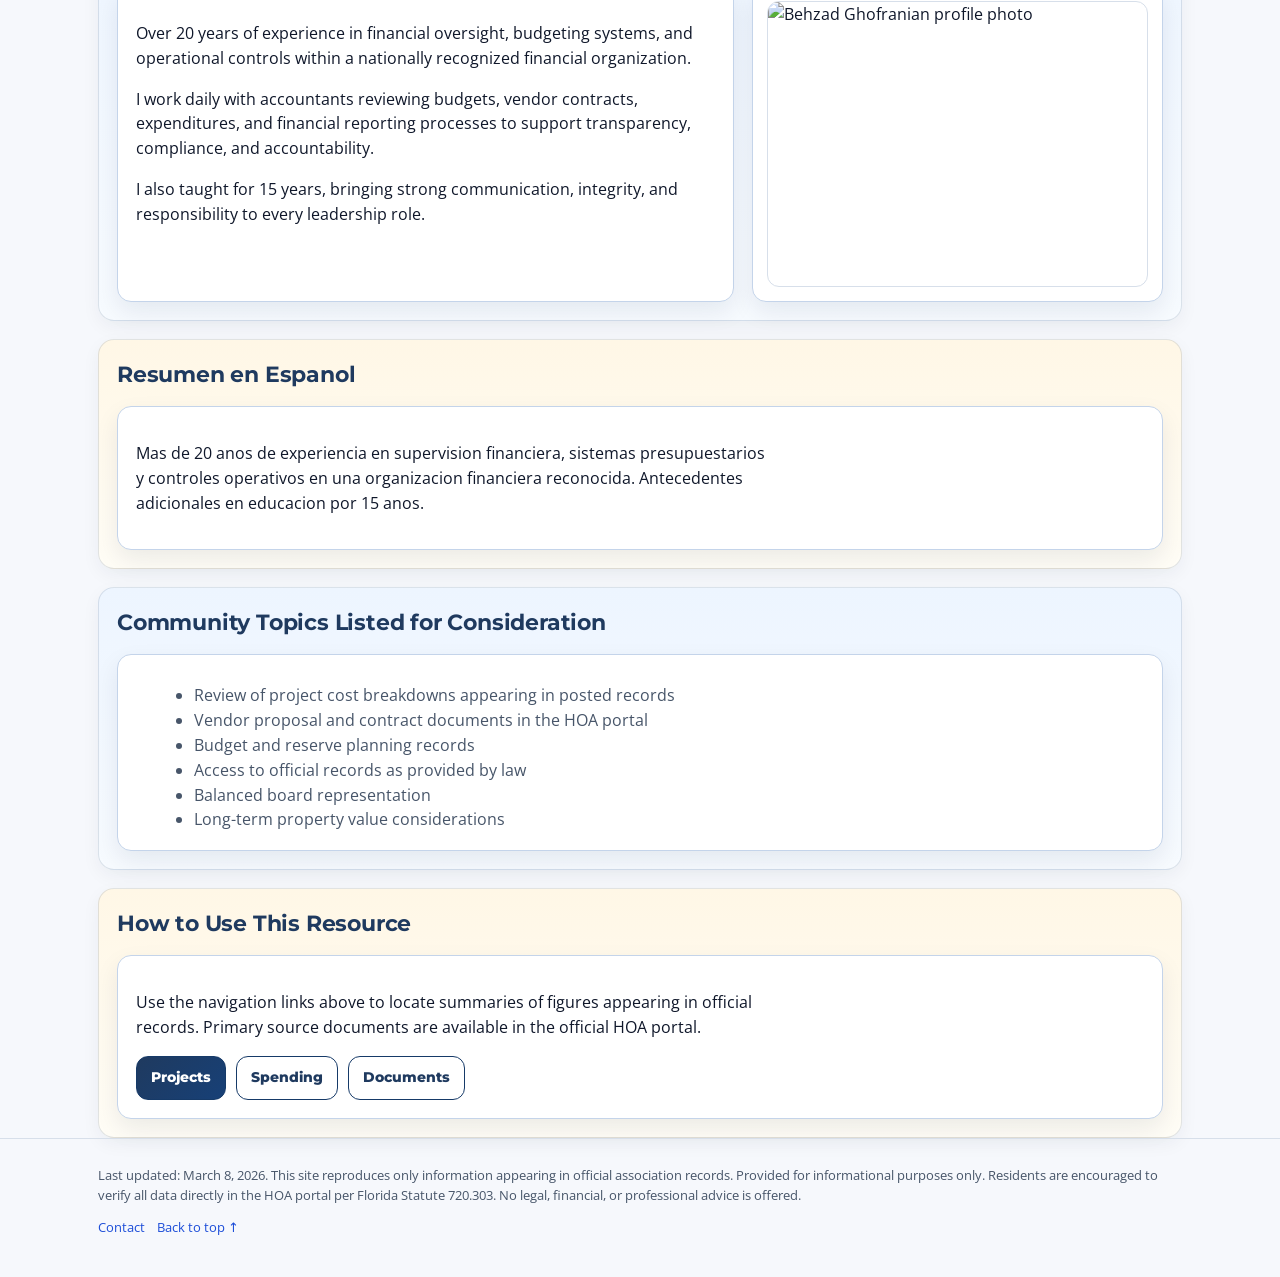
==== commit 5e8477bd: "feat(home): simplify posted financial amounts section" ====
--- a/index.html
+++ b/index.html
@@ -59,22 +59,22 @@
       <h2>2025 Financial Amounts Appearing in Posted Records</h2>
     </div>
     <div class="card table-wrap">
-      <p>The following amounts appear in the posted 2025 financial records. The budgeted amounts appear in the 2025 Amended Budget document (effective June 1, 2025) posted in the official HOA portal:</p>
+      <p>The following amounts appear in the posted 2025 financial records available in the official HOA portal:</p>
       <table>
         <thead>
           <tr>
             <th>Description</th>
-            <th>Amount in Posted Financial Records</th>
-            <th>Budgeted Amount in 2025 Amended Budget</th>
+            <th>Amount in Posted Records</th>
           </tr>
         </thead>
         <tbody>
-          <tr><td>Operating Result</td><td>deficit of $177,539</td><td>$0 (balanced budget)</td></tr>
-          <tr><td>Administrative Expenses</td><td>$217,462 above budgeted amount</td><td>$197,064</td></tr>
-          <tr><td>Legal Expenditures</td><td>$208,857</td><td>$112,500 (combined legal categories)</td></tr>
-          <tr><td>Utility Expenses</td><td>$76,328 above budgeted amount</td><td>$530,366</td></tr>
+          <tr><td>Operating Result</td><td>deficit of $177,539</td></tr>
+          <tr><td>Administrative Expenses</td><td>$217,462</td></tr>
+          <tr><td>Legal Expenditures</td><td>$208,857</td></tr>
+          <tr><td>Utility Expenses</td><td>$76,328</td></tr>
         </tbody>
       </table>
+      <p>The corresponding budgeted amounts appear in the 2025 Amended Budget document (effective June</p>
       <div class="cta-row">
         <a class="btn btn-primary" href="pages/financial.html">View Additional Figures from Posted Financial Records</a>
       </div>
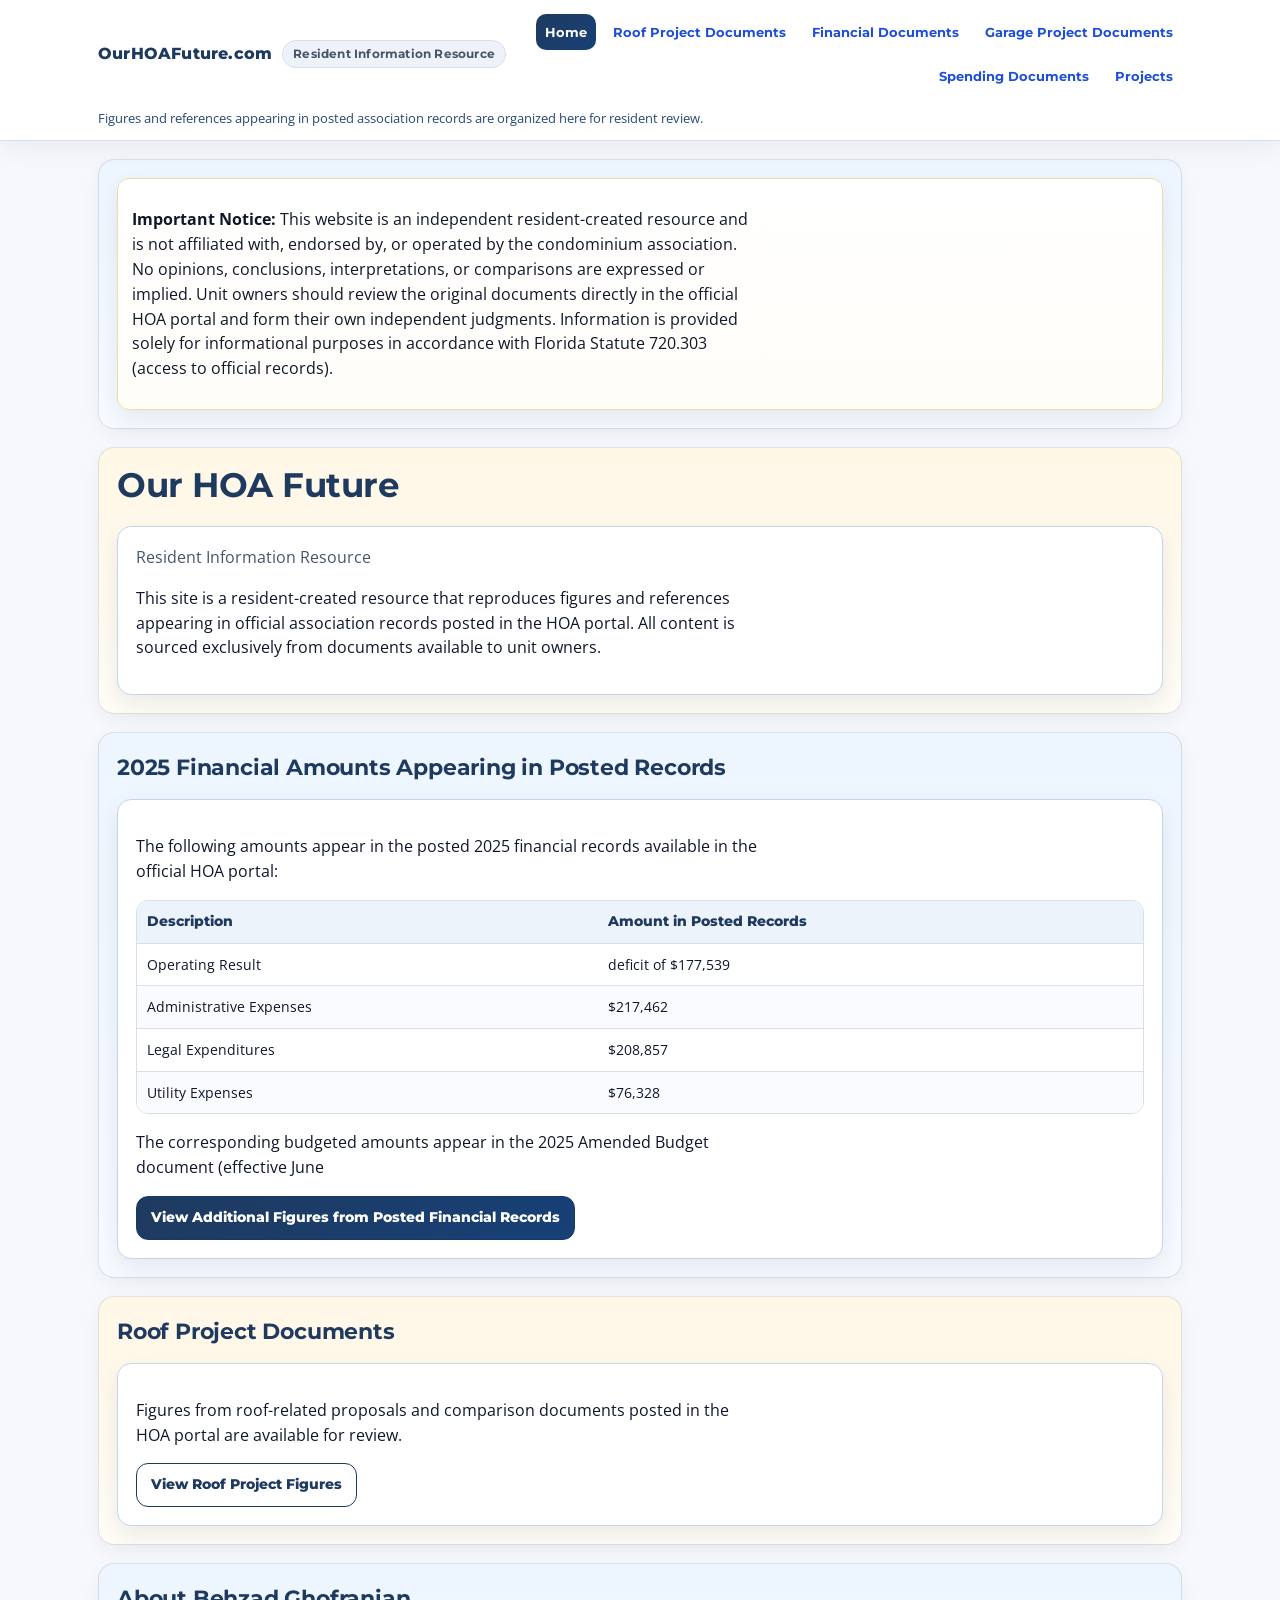
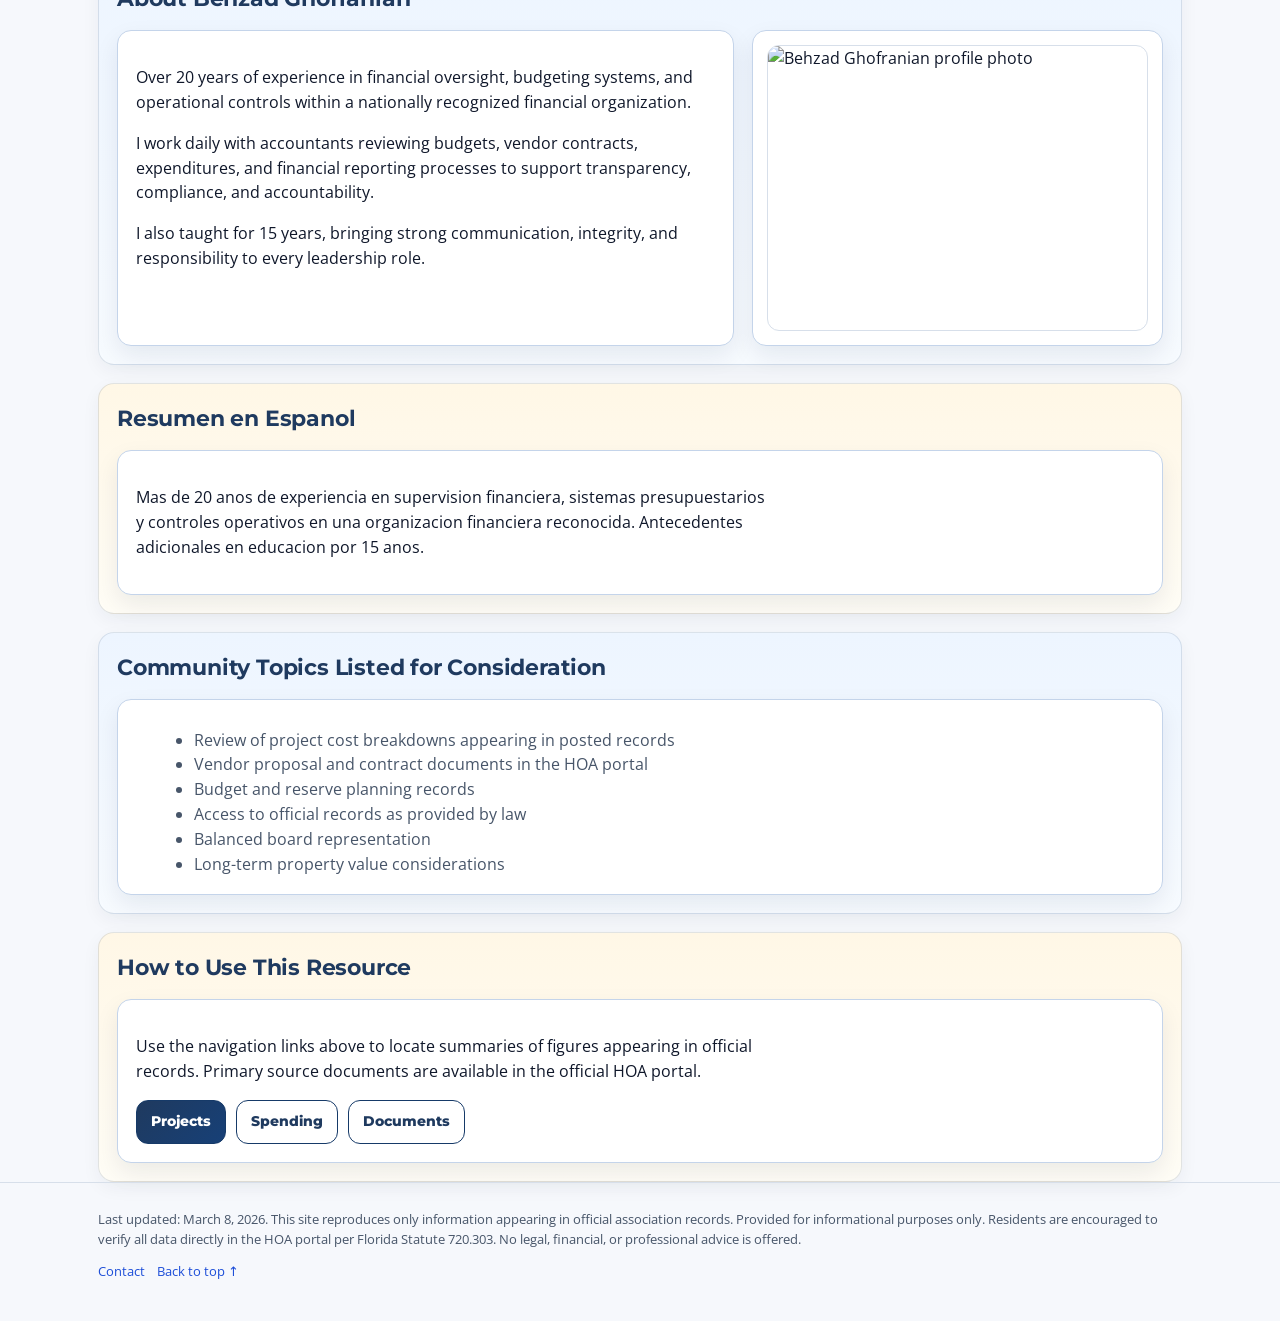
==== commit 87fbd0d8: "refactor(site): remove documents and photos pages" ====
--- a/index.html
+++ b/index.html
@@ -26,11 +26,11 @@
       </div>
       <nav>
         <a class="active" href="index.html">Home</a>
+        <a href="pages/roof-project.html">Roof Project Documents</a>
+        <a href="pages/financial.html">Financial Documents</a>
+        <a href="garage-project.html">Garage Project Documents</a>
+        <a href="pages/spending.html">Spending Documents</a>
         <a href="pages/projects.html">Projects</a>
-        <a href="pages/spending.html">Spending</a>
-        <a href="pages/documents.html">Documents</a>
-        <a href="pages/photos.html">Photos</a>
-        <a href="pages/faq.html">FAQ</a>
       </nav>
     </div>
     <div class="context-ribbon">Figures and references appearing in posted association records are organized here for resident review.</div>
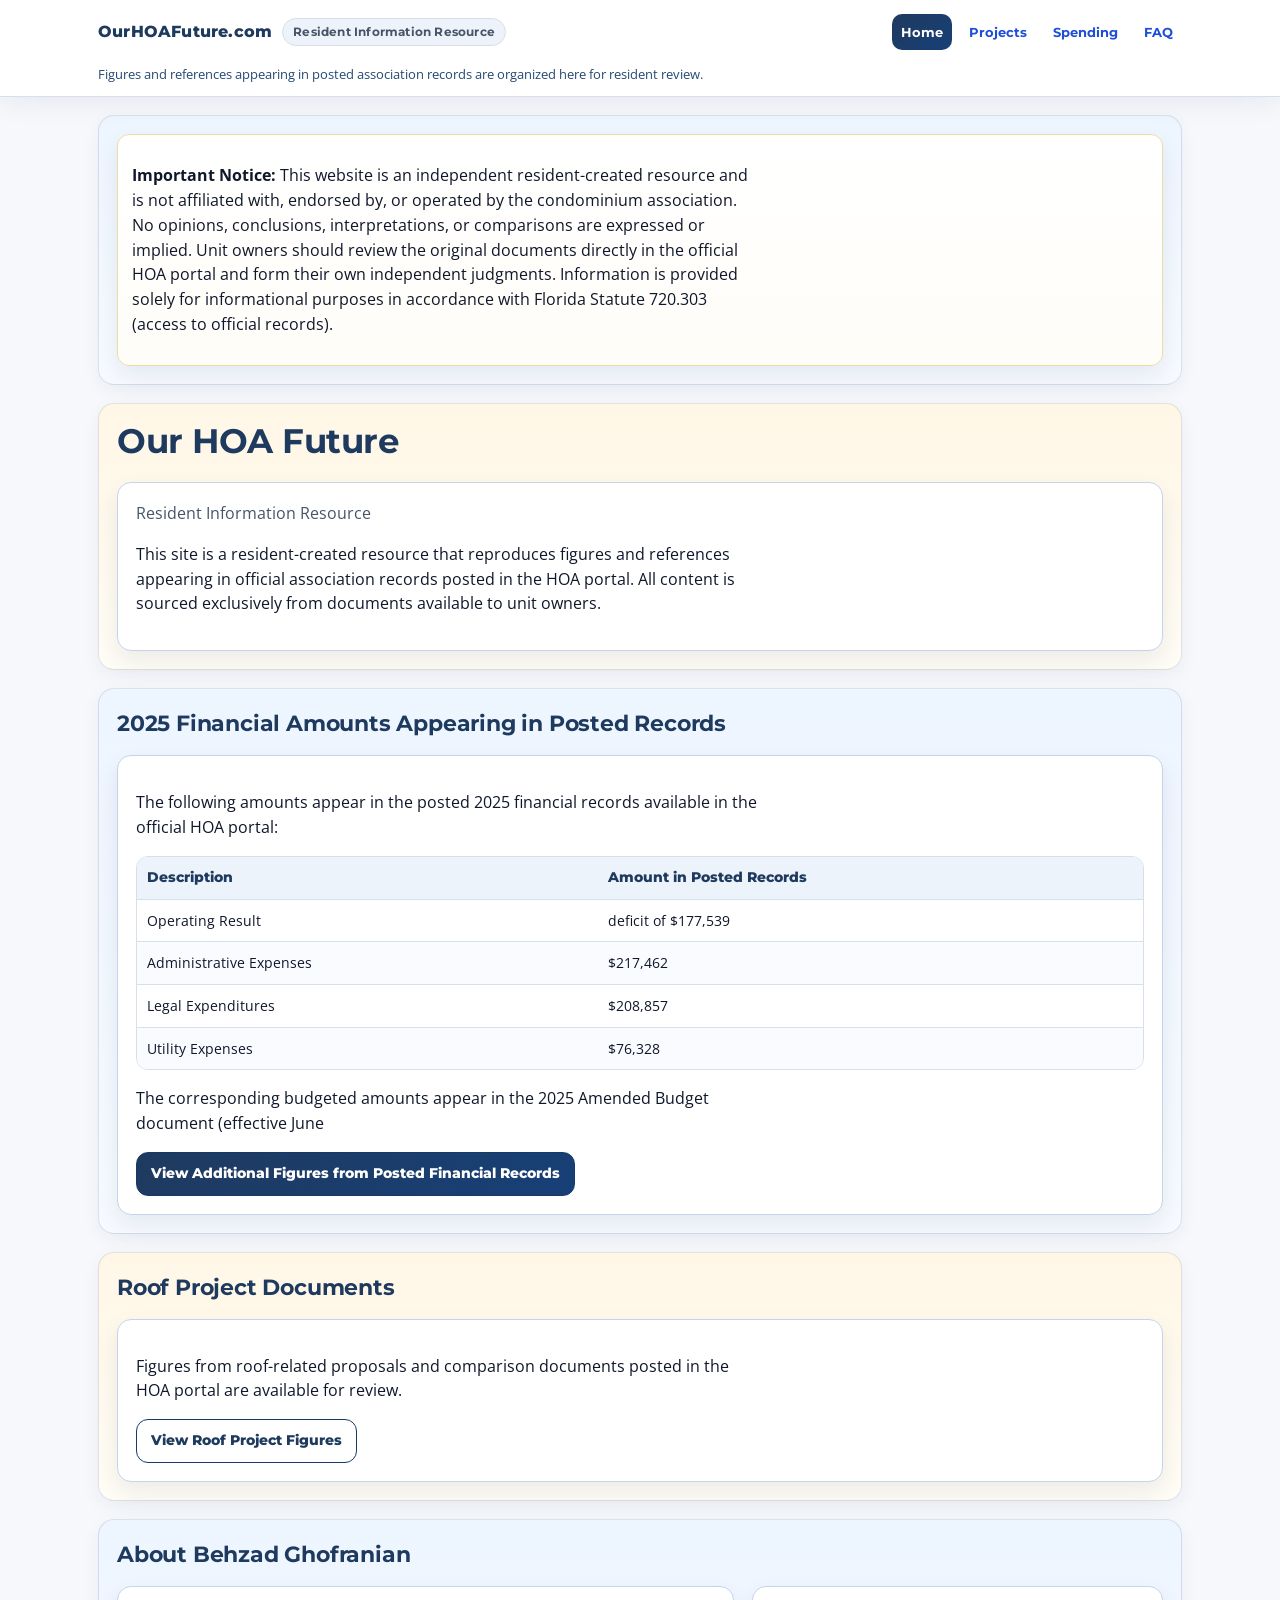
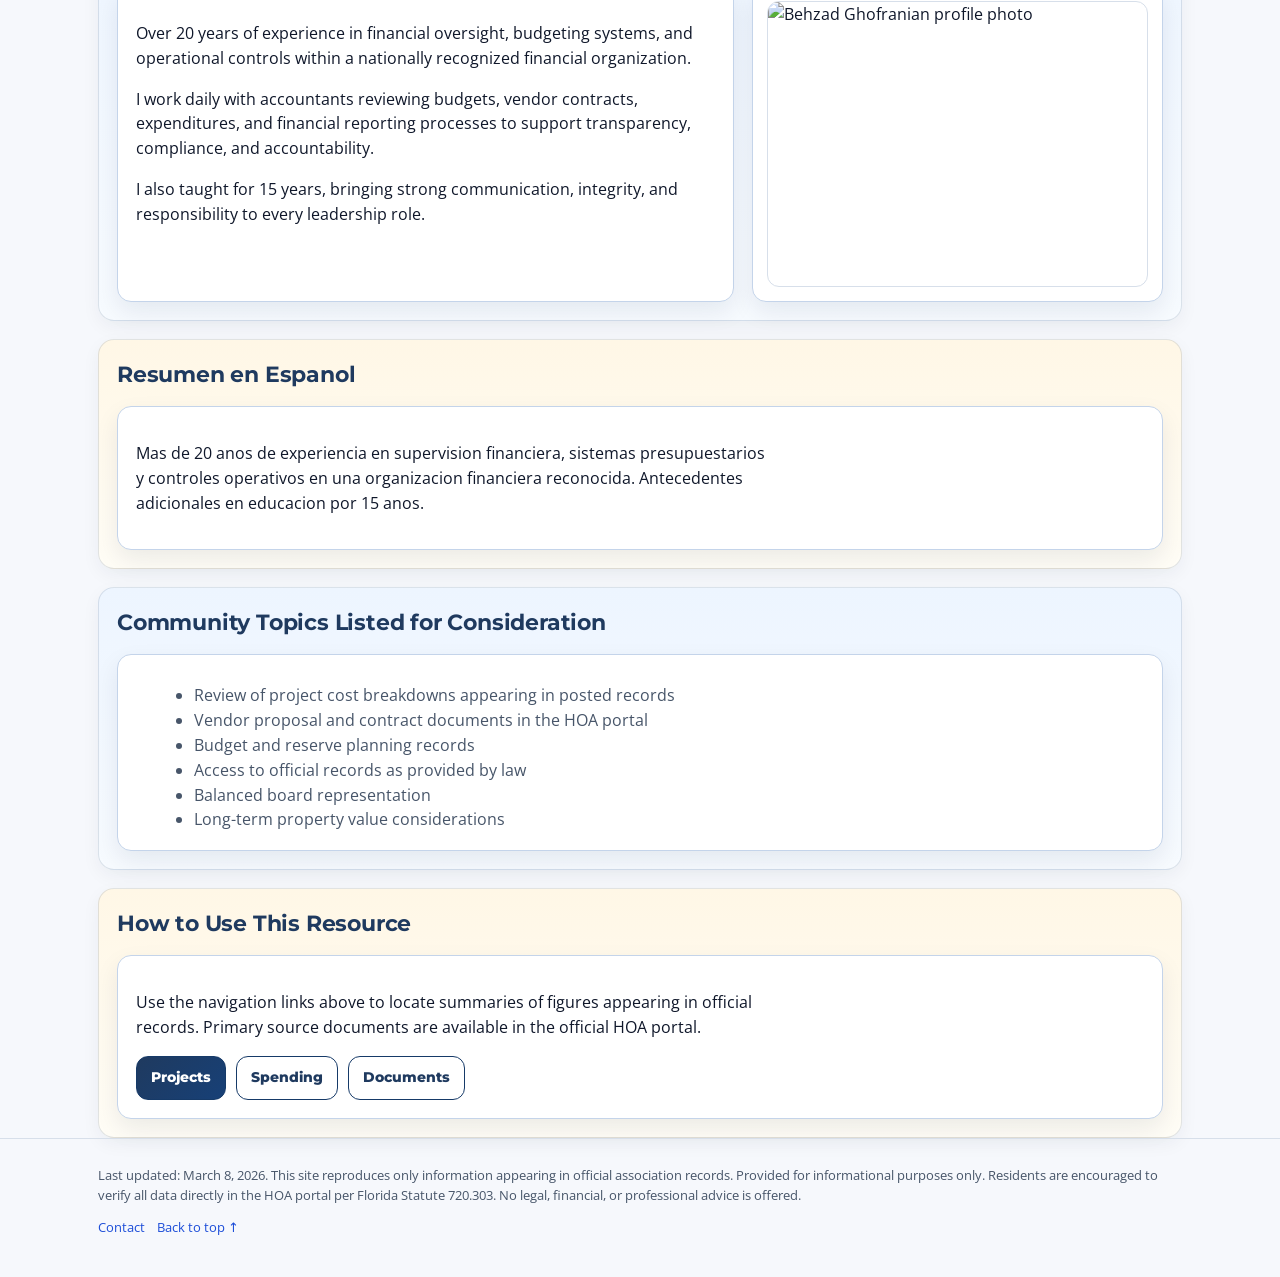
==== commit dcd92ff2: "fix(nav): simplify top menu across core pages" ====
--- a/index.html
+++ b/index.html
@@ -26,11 +26,9 @@
       </div>
       <nav>
         <a class="active" href="index.html">Home</a>
-        <a href="pages/roof-project.html">Roof Project Documents</a>
-        <a href="pages/financial.html">Financial Documents</a>
-        <a href="garage-project.html">Garage Project Documents</a>
-        <a href="pages/spending.html">Spending Documents</a>
         <a href="pages/projects.html">Projects</a>
+        <a href="pages/spending.html">Spending</a>
+        <a href="pages/faq.html">FAQ</a>
       </nav>
     </div>
     <div class="context-ribbon">Figures and references appearing in posted association records are organized here for resident review.</div>
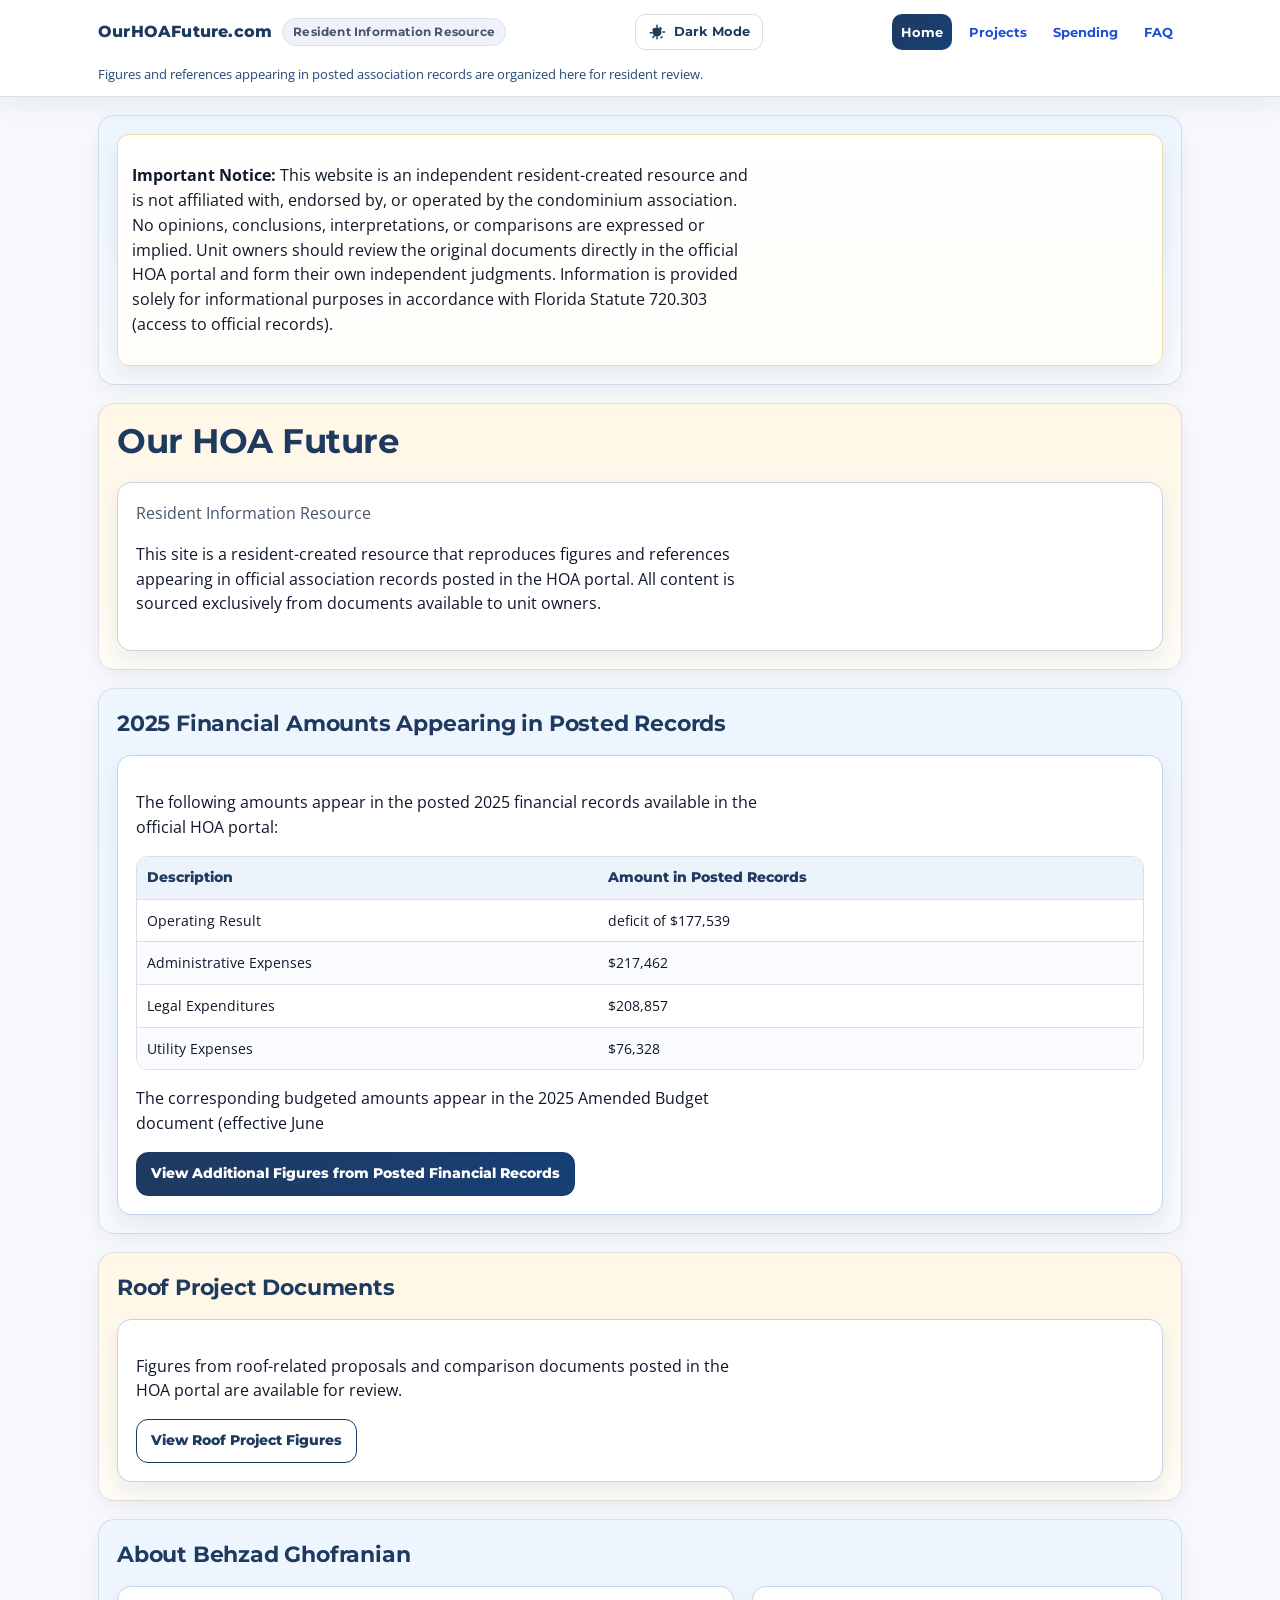
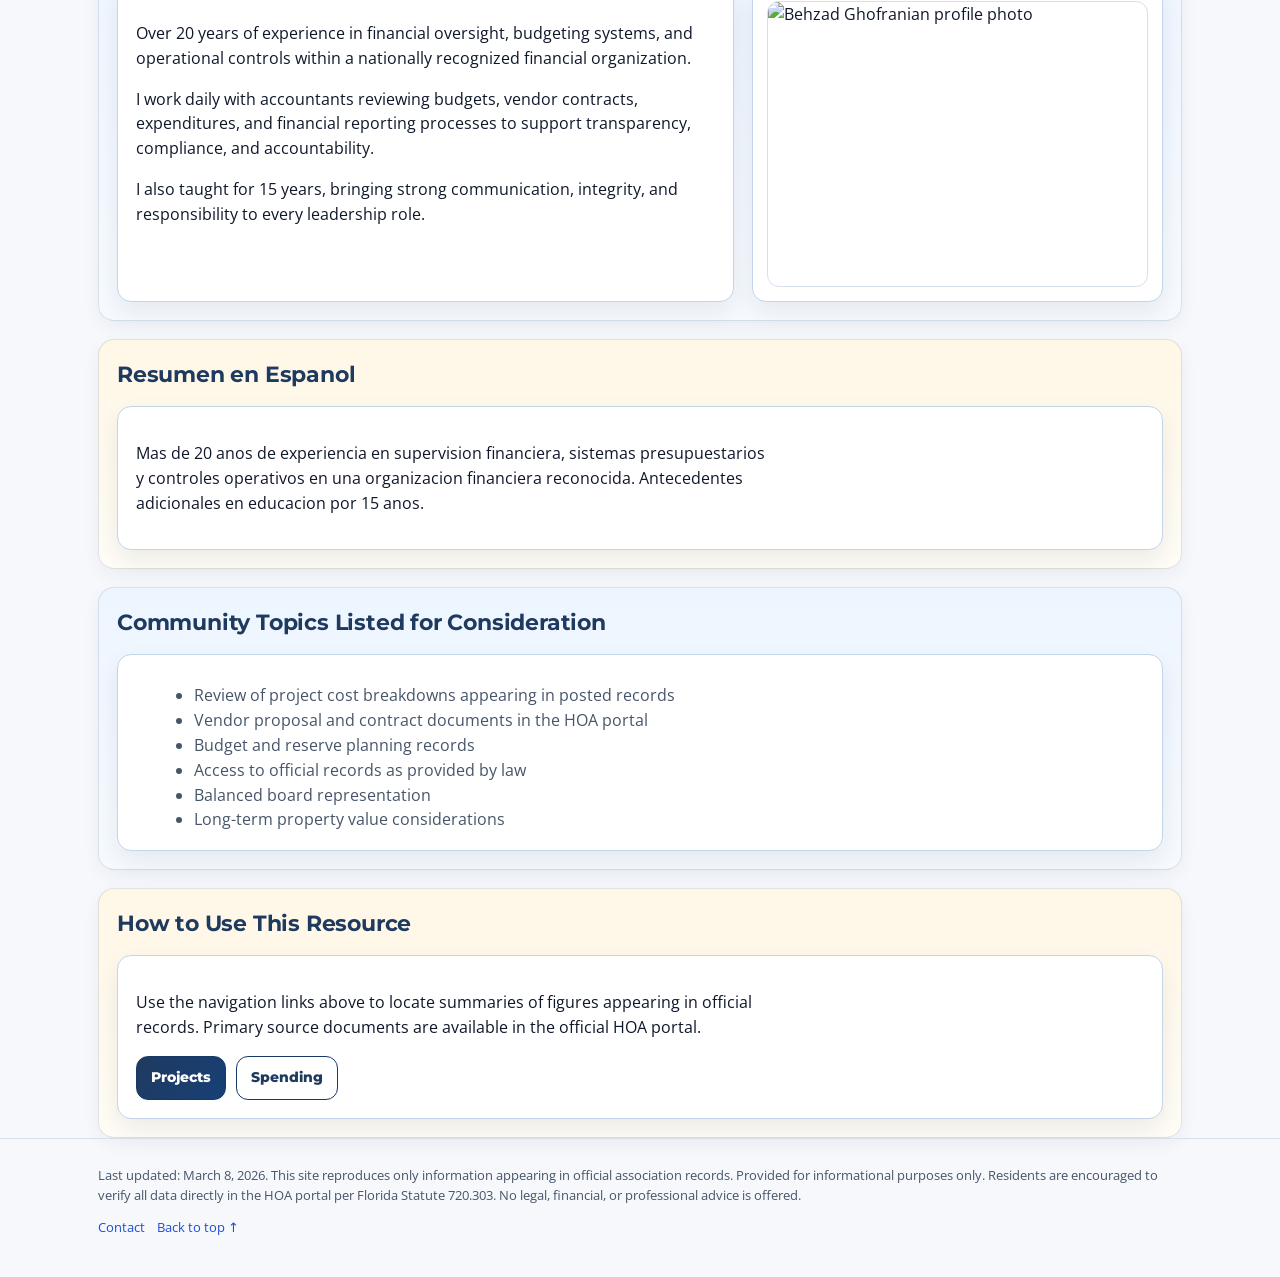
==== commit 06c5f526: "fix(home): remove stale documents link" ====
--- a/index.html
+++ b/index.html
@@ -141,7 +141,6 @@
       <div class="cta-row">
         <a class="btn btn-primary" href="pages/projects.html">Projects</a>
         <a class="btn btn-secondary" href="pages/spending.html">Spending</a>
-        <a class="btn btn-secondary" href="pages/documents.html">Documents</a>
       </div>
     </div>
   </section>
--- a/assets/css/site.css
+++ b/assets/css/site.css
@@ -26,6 +26,33 @@
   --shadow:0 10px 25px rgba(11,31,59,.08);
   --max:1120px;
 }
+html[data-theme="dark"]{
+  --bg:#0b1220;
+  --surface:#10192b;
+  --surface-2:#162238;
+  --text:#e5edf8;
+  --muted:#a7b7cf;
+  --border:#2b3b55;
+  --primary:#8bb8ff;
+  --primary-2:#6998e6;
+  --accent:#d9b14b;
+  --danger:#ff8b7d;
+  --link:#8bb8ff;
+  --navy:#8bb8ff;
+  --slate:#b4c8e6;
+  --teal:#6fd6c9;
+  --cyan:#62c7ff;
+  --amber:#d9b14b;
+  --sky:#10192b;
+  --soft-blue:#19263d;
+  --warm:#211b12;
+  --ink:var(--text);
+  --panel:var(--surface-2);
+  --shadow:0 16px 34px rgba(0,0,0,.35);
+}
+html[data-theme="dark"] body{
+  color-scheme:dark;
+}
 *{box-sizing:border-box}
 body{
   margin:0;
@@ -46,6 +73,10 @@
   border-bottom:1px solid var(--border);
   box-shadow:0 8px 24px rgba(11,31,59,.06);
 }
+html[data-theme="dark"] header{
+  background:rgba(11,18,32,.96);
+  box-shadow:0 8px 24px rgba(0,0,0,.35);
+}
 .wrap{max-width:var(--max);margin:0 auto;padding:0 18px}
 .topbar{
   display:flex;
@@ -77,6 +108,9 @@
   font-size:13px;
   color:#274a73;
   padding:0 0 12px;
+}
+html[data-theme="dark"] .context-ribbon{
+  color:#9fb6d8;
 }
 nav{
   display:flex;
@@ -102,6 +136,49 @@
   outline:3px solid rgba(29,78,216,.35);
   outline-offset:2px;
 }
+.theme-toggle{
+  border:1px solid var(--border);
+  background:var(--surface);
+  color:var(--primary);
+  border-radius:10px;
+  padding:8px 12px;
+  font-weight:700;
+  font-family:"Montserrat",ui-sans-serif,system-ui,sans-serif;
+  cursor:pointer;
+  display:inline-flex;
+  align-items:center;
+  gap:8px;
+}
+.theme-toggle:hover{background:var(--surface-2)}
+.theme-toggle:focus-visible{
+  outline:3px solid rgba(29,78,216,.35);
+  outline-offset:2px;
+}
+.theme-toggle-icon{
+  display:inline-flex;
+  align-items:center;
+  justify-content:center;
+  width:18px;
+  height:18px;
+  flex:0 0 auto;
+}
+.theme-toggle-icon svg{
+  width:18px;
+  height:18px;
+  display:block;
+  fill:currentColor;
+}
+.theme-toggle-label{
+  line-height:1;
+}
+html[data-theme="dark"] .theme-toggle{
+  background:#132036;
+  color:#f3f7ff;
+  border-color:#39506f;
+}
+html[data-theme="dark"] .theme-toggle:hover{
+  background:#1a2a43;
+}
 nav a{padding:8px 9px;border-radius:10px}
 nav a:hover{background:var(--soft-blue);text-decoration:none}
 nav a.active{background:linear-gradient(135deg,var(--navy),#174077);color:#fff}
@@ -118,6 +195,8 @@
 }
 main > section:nth-of-type(odd){background:linear-gradient(180deg,#edf5ff,#f7fbff)}
 main > section:nth-of-type(even){background:linear-gradient(180deg,#fff7e6,#fffdf6)}
+html[data-theme="dark"] main > section:nth-of-type(odd){background:linear-gradient(180deg,#10192b,#0d1627)}
+html[data-theme="dark"] main > section:nth-of-type(even){background:linear-gradient(180deg,#161d2c,#111827)}
 .hero{padding-bottom:20px}
 .hero-grid{display:grid;grid-template-columns:1.3fr .7fr;gap:18px;align-items:stretch}
 .about-grid{display:grid;grid-template-columns:1.2fr .8fr;gap:18px;align-items:stretch}
@@ -129,6 +208,9 @@
   box-shadow:var(--shadow);
   padding:18px;
 }
+html[data-theme="dark"] .card{
+  border-color:var(--border);
+}
 h1,h2,h3,th,.btn{
   font-family:"Montserrat",ui-sans-serif,system-ui,sans-serif;
 }
@@ -143,6 +225,10 @@
   border:1px solid #cfe0f5;
   background:linear-gradient(180deg,#ffffff,#f6fbff);
 }
+html[data-theme="dark"] .tagline span{
+  border-color:var(--border);
+  background:linear-gradient(180deg,#142033,#10192b);
+}
 .cta-row{display:flex;gap:10px;flex-wrap:wrap;margin-top:14px}
 .btn{
   display:inline-flex;
@@ -181,6 +267,11 @@
 .btn.primary:hover{opacity:.95;text-decoration:none}
 .btn-primary:hover{opacity:.95;text-decoration:none}
 .btn:hover{background:#f7fbff;text-decoration:none;border-color:#bcd1ea}
+html[data-theme="dark"] .btn:hover,
+html[data-theme="dark"] .btn-secondary:hover{
+  background:#19263d;
+  border-color:#496487;
+}
 p{max-width:70ch}
 .panel{border-radius:16px}
 a:focus-visible,
@@ -244,6 +335,10 @@
   border-radius:12px;
   border:1px solid #ecdca6;
 }
+html[data-theme="dark"] .callout{
+  background:linear-gradient(180deg,#1a2130,#141b29);
+  border-color:#6d5a26;
+}
 .placeholder{
   margin-top:10px;
   height:220px;
@@ -270,6 +365,12 @@
 th{text-align:left;color:var(--navy);background:#edf3fb;font-weight:800}
 tbody tr:nth-child(even){background:#f9fbff}
 tbody tr:hover{background:#edf5ff}
+html[data-theme="dark"] th{background:#172338}
+html[data-theme="dark"] tbody tr:nth-child(even){background:#122033}
+html[data-theme="dark"] tbody tr:hover{background:#19263d}
+html[data-theme="dark"] td{
+  color:#dbe7f7;
+}
 .num{text-align:right;white-space:nowrap}
 tr:last-child td{border-bottom:none}
 tfoot td{font-weight:700}
@@ -282,6 +383,10 @@
   background:#fff;
   color:var(--ink);
 }
+html[data-theme="dark"] .search-input,
+html[data-theme="dark"] .sort-select{
+  background:#0f1828;
+}
 .search-input{min-width:260px;max-width:100%}
 .toggle-row{display:flex;align-items:center;gap:6px;font-size:13px;color:var(--muted)}
 .summary-grid{display:grid;grid-template-columns:repeat(3,1fr);gap:14px}
@@ -289,6 +394,9 @@
 .summary-card{
   border-left:5px solid #2e5f97;
   background:linear-gradient(180deg,#ffffff,#f7fbff);
+}
+html[data-theme="dark"] .summary-card{
+  background:linear-gradient(180deg,#132036,#10192b);
 }
 .summary-grid .summary-card:nth-child(2){border-left-color:#0f766e}
 .summary-grid .summary-card:nth-child(3){border-left-color:#b07d00}
@@ -344,6 +452,10 @@
   border-radius:12px;
   padding:14px;
 }
+html[data-theme="dark"] .latest-item{
+  background:linear-gradient(180deg,#132036,#10192b);
+  border-color:var(--border);
+}
 .muted{color:var(--muted)}
 .priority-grid{display:grid;grid-template-columns:repeat(3,1fr);gap:14px}
 .priority-item{
@@ -367,6 +479,7 @@
 .bar-row{display:grid;grid-template-columns:170px 1fr auto;align-items:center;gap:10px}
 .bar-label{font-size:14px;font-weight:700;color:var(--navy)}
 .bar-track{height:14px;background:#e8edf5;border-radius:999px;overflow:hidden}
+html[data-theme="dark"] .bar-track{background:#1a2740}
 .bar-fill{height:100%;background:linear-gradient(90deg,var(--slate),var(--navy));border-radius:999px}
 .bar-value{font-weight:700;color:var(--navy);font-size:13px}
 .garage-gallery{display:grid;grid-template-columns:repeat(3,1fr);gap:14px}
@@ -386,6 +499,11 @@
   display:block;
   border:1px solid #c7d8ec;
   background:#fff;
+}
+html[data-theme="dark"] .gallery-item img,
+html[data-theme="dark"] .document-figure img{
+  border-color:var(--border);
+  background:#0f1828;
 }
 .document-figure figcaption{margin-top:8px;font-size:13px;color:var(--muted)}
 .cost-markup{
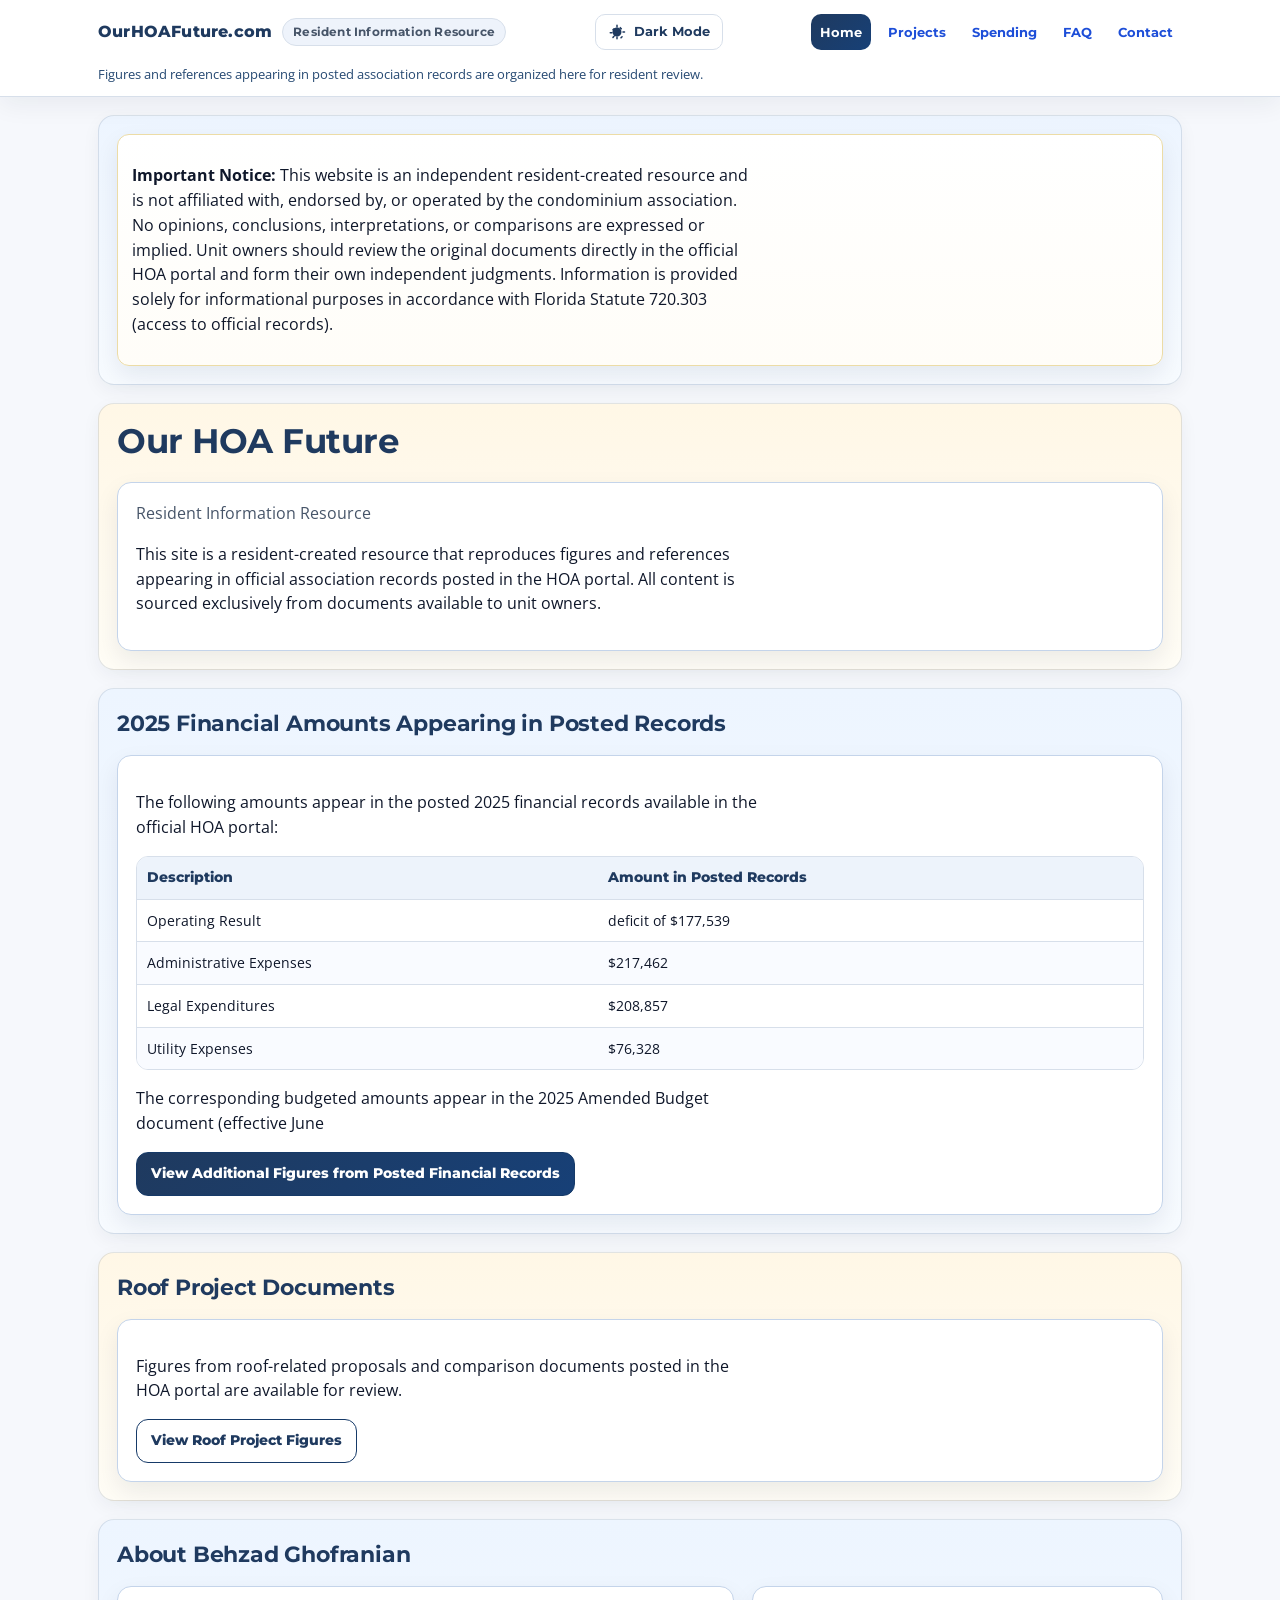
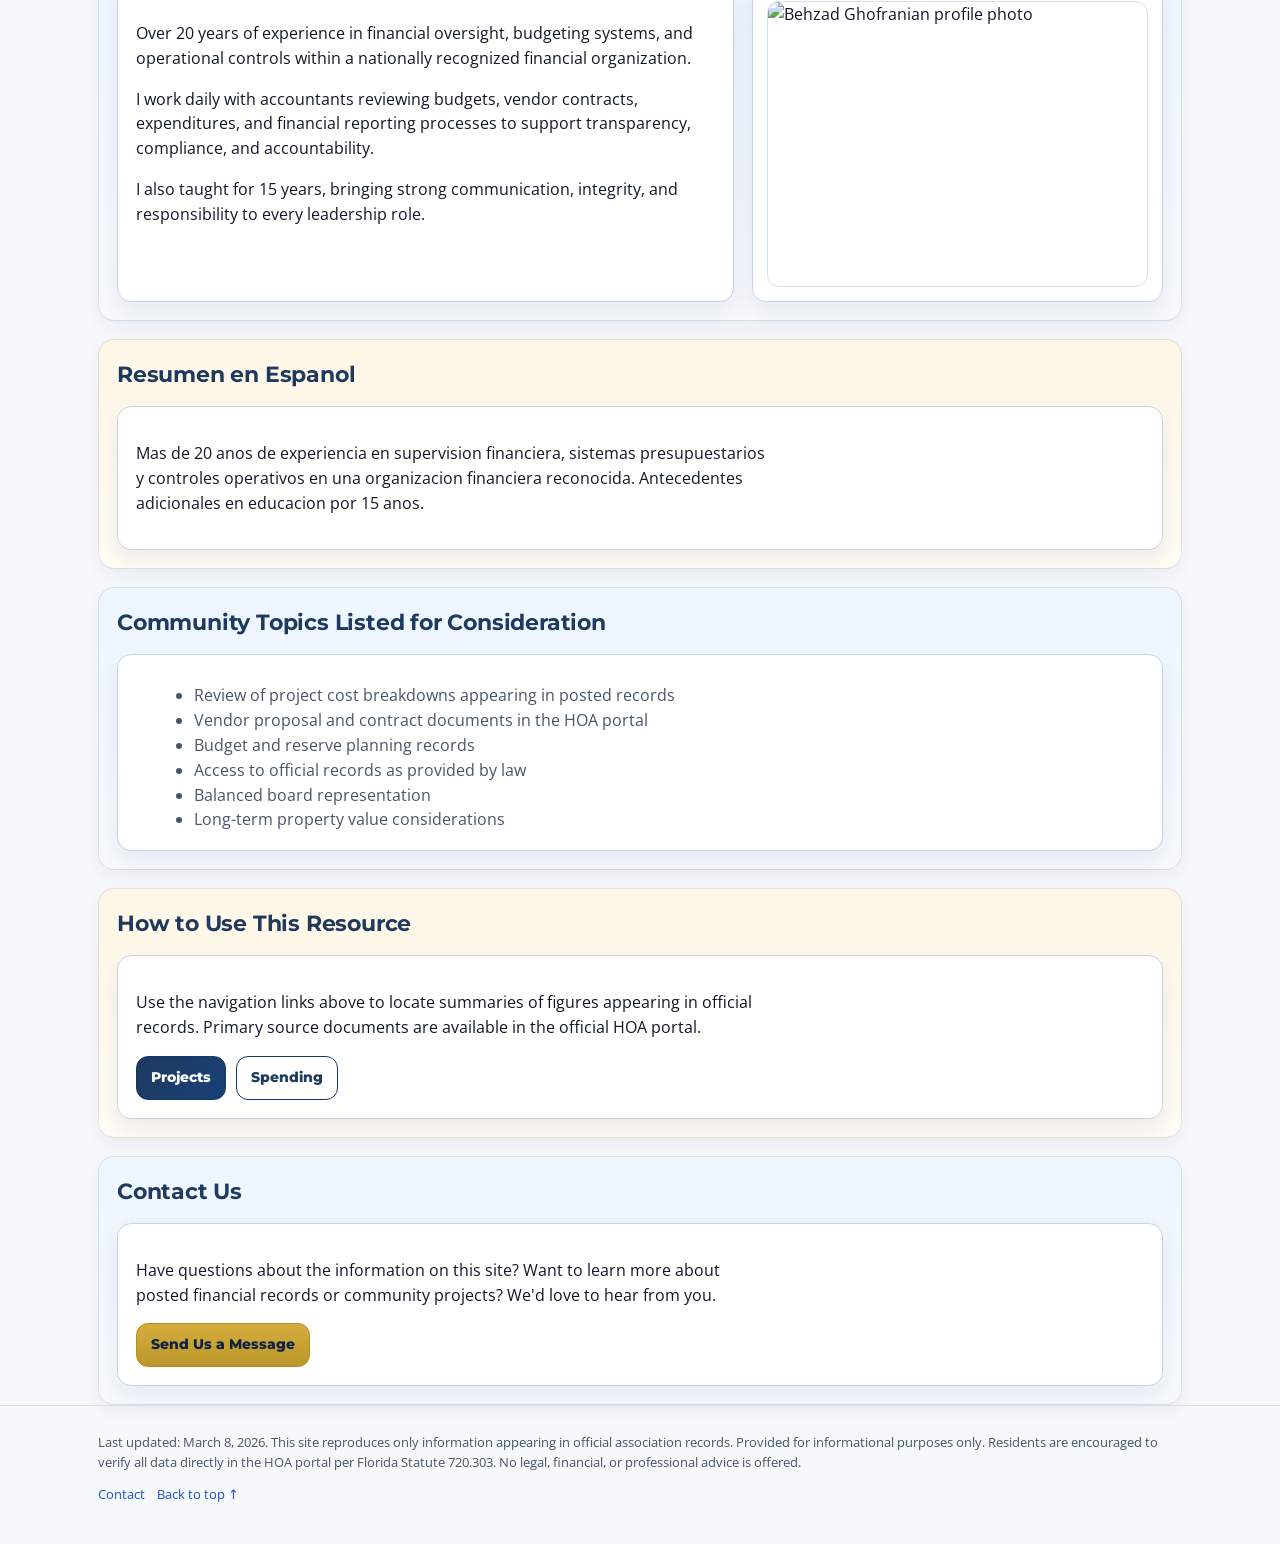
==== commit f79d1f8a: "feat(contact): add contact form with Web3Forms and reCAPTCHA v3 Add prominent Contact Us section and" ====
--- a/index.html
+++ b/index.html
@@ -29,6 +29,7 @@
         <a href="pages/projects.html">Projects</a>
         <a href="pages/spending.html">Spending</a>
         <a href="pages/faq.html">FAQ</a>
+        <a href="pages/contact.html">Contact</a>
       </nav>
     </div>
     <div class="context-ribbon">Figures and references appearing in posted association records are organized here for resident review.</div>
@@ -144,6 +145,18 @@
       </div>
     </div>
   </section>
+
+  <section>
+    <div class="section-title">
+      <h2>Contact Us</h2>
+    </div>
+    <div class="card">
+      <p>Have questions about the information on this site? Want to learn more about posted financial records or community projects? We'd love to hear from you.</p>
+      <div class="cta-row">
+        <a class="btn btn-accent" href="pages/contact.html">Send Us a Message</a>
+      </div>
+    </div>
+  </section>
 </main>
 
 <footer>
--- a/assets/css/site.css
+++ b/assets/css/site.css
@@ -523,6 +523,80 @@
 footer{padding:26px 0 40px;border-top:1px solid var(--border);color:var(--muted);font-size:13px}
 .footer-row{display:flex;gap:12px;flex-wrap:wrap;align-items:center;justify-content:space-between}
 .footer-links{display:flex;gap:12px;align-items:center}
+/* Contact form */
+.contact-form{display:grid;gap:16px;margin-top:14px}
+.form-group{display:grid;gap:4px}
+.form-group label{
+  font-family:"Montserrat",ui-sans-serif,system-ui,sans-serif;
+  font-weight:700;
+  font-size:14px;
+  color:var(--navy);
+}
+.required{color:var(--danger)}
+.form-group input,
+.form-group select,
+.form-group textarea{
+  padding:10px 12px;
+  border:1px solid var(--border);
+  border-radius:10px;
+  background:#fff;
+  color:var(--ink);
+  font-family:inherit;
+  font-size:15px;
+  line-height:1.5;
+}
+.form-group textarea{resize:vertical;min-height:120px}
+.form-group input:focus,
+.form-group select:focus,
+.form-group textarea:focus{
+  border-color:var(--primary);
+  outline:3px solid rgba(29,78,216,.15);
+  outline-offset:0;
+}
+html[data-theme="dark"] .form-group input,
+html[data-theme="dark"] .form-group select,
+html[data-theme="dark"] .form-group textarea{
+  background:#0f1828;
+  border-color:#2b3b55;
+}
+.contact-submit{
+  justify-self:start;
+  padding:12px 28px;
+  font-size:15px;
+  cursor:pointer;
+}
+.contact-submit:disabled{opacity:.6;cursor:not-allowed}
+.form-status{
+  padding:12px 14px;
+  border-radius:10px;
+  font-size:14px;
+  font-weight:600;
+}
+.form-status.success{
+  background:#ecfdf5;
+  border:1px solid #6ee7b7;
+  color:#065f46;
+}
+.form-status.error{
+  background:#fef2f2;
+  border:1px solid #fca5a5;
+  color:#991b1b;
+}
+html[data-theme="dark"] .form-status.success{
+  background:#052e16;
+  border-color:#166534;
+  color:#86efac;
+}
+html[data-theme="dark"] .form-status.error{
+  background:#450a0a;
+  border-color:#991b1b;
+  color:#fca5a5;
+}
+.contact-fallback{
+  margin-top:18px;
+  padding-top:18px;
+  border-top:1px solid var(--border);
+}
 @media (max-width:900px){
   .hero-grid,.about-grid{grid-template-columns:1fr}
   .summary-grid,.charts-grid,.latest-updates{grid-template-columns:1fr}
@@ -606,6 +680,7 @@
     right:14px;
   }
   #garageCostChart{height:260px !important;max-height:260px}
+  .contact-submit{width:100%;justify-self:stretch}
   .footer-row{justify-content:flex-start}
   .footer-links{width:100%;justify-content:flex-start}
 }
